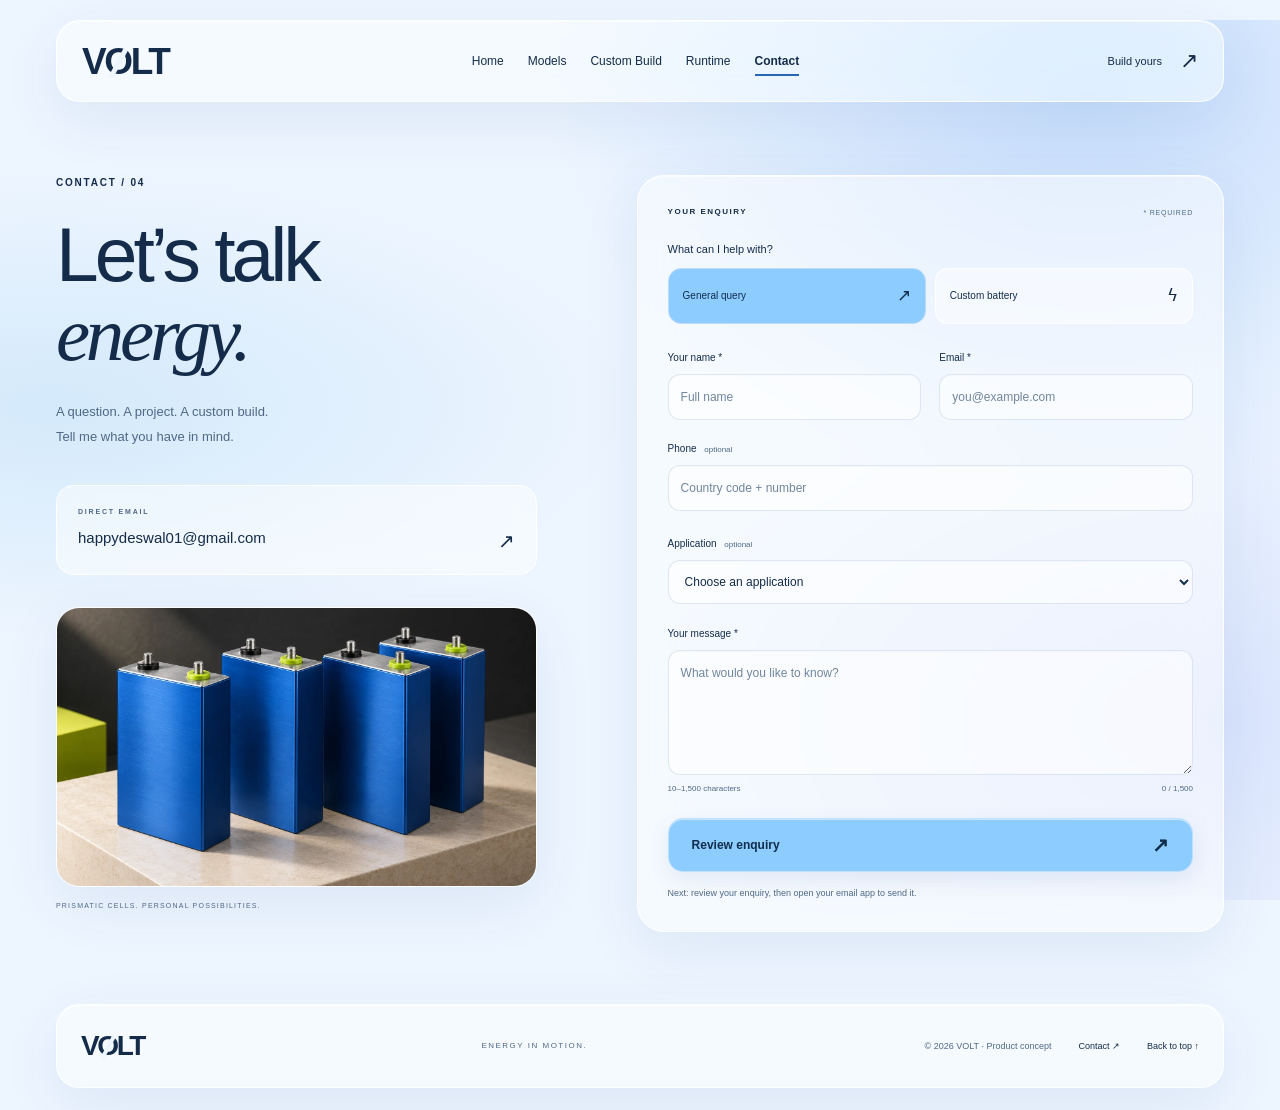
==== contact.html @ 400a365e "Add complete battery website and project documentation" ====
<!doctype html>
<html lang="en" data-theme="light"><head><meta charset="utf-8"><meta name="viewport" content="width=device-width, initial-scale=1"><meta name="theme-color" content="#edf5ff"><meta name="description" content="Get in touch about lithium batteries or enquire about a custom prismatic battery build."><title>Contact — VOLT</title>
<link rel="stylesheet" href="styles.css"><link rel="stylesheet" href="theme.css"><script src="app.js" defer></script></head>
<body data-page="contact"><a class="skip-link" href="#main">Skip to content</a>
<header class="header wrap"><a class="wordmark" href="index.html" aria-label="VOLT home">V<span class="logo-o">O</span>LT</a><nav aria-label="Main navigation"><a href="index.html">Home</a><a href="models.html">Models</a><a href="custom.html">Custom Build</a><a href="runtime.html">Runtime</a><a href="contact.html" aria-current="page">Contact</a></nav><div class="header-actions"><a class="nav-cta" href="custom.html">Build yours <span aria-hidden="true">↗</span></a></div></header>
<main id="main"><section class="contact-layout wrap section" aria-labelledby="contact-title"><div class="contact-intro"><p class="eyebrow">CONTACT / 04</p><h1 id="contact-title">Let’s talk<br><span class="serif">energy.</span></h1><p>A question. A project. A custom build.<br>Tell me what you have in mind.</p><a class="contact-email" href="mailto:happydeswal01@gmail.com"><span class="eyebrow">DIRECT EMAIL</span><span>happydeswal01@gmail.com <span aria-hidden="true">↗</span></span></a><figure class="contact-photo"><img src="assets/prismatic-cells.webp" width="1536" height="1024" alt="Blue rectangular prismatic lithium cells on a studio display" loading="lazy"><figcaption>PRISMATIC CELLS. PERSONAL POSSIBILITIES.</figcaption></figure></div><div class="contact-panel"><form id="enquiry-form"><div class="contact-panel-heading"><span class="eyebrow">YOUR ENQUIRY</span><span>* REQUIRED</span></div><fieldset class="enquiry-topics"><legend>What can I help with?</legend><label><input type="radio" name="enquiry-type" value="general" checked><span>General query <span aria-hidden="true">↗</span></span></label><label><input type="radio" name="enquiry-type" value="custom"><span>Custom battery <span aria-hidden="true">ϟ</span></span></label></fieldset><div class="contact-fields"><div class="contact-field"><label for="enquiry-name">Your name *</label><input id="enquiry-name" name="name" type="text" placeholder="Full name" maxlength="100" required autocomplete="name"></div><div class="contact-field"><label for="enquiry-email">Email *</label><input id="enquiry-email" name="email" type="email" placeholder="you@example.com" maxlength="254" required autocomplete="email"></div><div class="contact-field full-field"><label for="enquiry-phone">Phone <span>optional</span></label><input id="enquiry-phone" name="phone" type="tel" placeholder="Country code + number" maxlength="30" autocomplete="tel"></div></div><fieldset class="enquiry-build" id="enquiry-build" hidden disabled><legend>YOUR PRISMATIC BUILD</legend><div class="build-request-fields"><div class="contact-field"><label for="enquiry-voltage">Voltage (V) *</label><input id="enquiry-voltage" name="voltage" type="number" min="3" max="96" step="0.1" value="12" required inputmode="decimal"><small>3–96V</small></div><div class="contact-field"><label for="enquiry-capacity">Capacity (Ah) *</label><input id="enquiry-capacity" name="capacity" type="number" min="1" max="1000" step="1" value="100" required inputmode="numeric"><small>1–1,000Ah</small></div><div class="contact-field"><label for="enquiry-quantity">Quantity *</label><input id="enquiry-quantity" name="quantity" type="number" min="1" max="1000" step="1" value="1" required inputmode="numeric"><small>Battery packs</small></div></div><div class="enquiry-energy" aria-live="polite"><span>NOMINAL ENERGY / PACK</span><strong id="enquiry-energy">1.2kWh</strong></div><p class="fine-print">Planning requirements only. Final design is subject to review.</p></fieldset><div class="contact-field"><label for="enquiry-use">Application <span>optional</span></label><select id="enquiry-use" name="application"><option value="">Choose an application</option><option>Solar storage</option><option>Backup power</option><option>Portable power</option><option>Other</option></select></div><div class="contact-field message-field"><label for="enquiry-message">Your message *</label><textarea id="enquiry-message" name="message" rows="5" maxlength="1500" minlength="10" required placeholder="Tell me about your question or battery requirements…" aria-describedby="message-hint"></textarea><div class="message-meta"><small id="message-hint">10–1,500 characters</small><small id="message-count">0 / 1,500</small></div></div><button class="button primary contact-submit" type="submit" disabled>Review enquiry <span aria-hidden="true">↗</span></button><p class="contact-delivery-note">Next: review your enquiry, then open your email app to send it.</p><noscript><p class="fine-print">Enable JavaScript to prepare the enquiry, or email happydeswal01@gmail.com directly.</p></noscript></form><section class="enquiry-review" id="enquiry-review" hidden aria-labelledby="review-title"><p class="eyebrow">READY TO SEND</p><h2 id="review-title" tabindex="-1">Your enquiry. <span class="serif">All together.</span></h2><p>To <strong>happydeswal01@gmail.com</strong></p><label for="enquiry-preview" class="sr-only">Prepared enquiry</label><textarea id="enquiry-preview" rows="12" readonly></textarea><a class="button primary" id="send-enquiry" href="mailto:happydeswal01@gmail.com">Open email draft <span aria-hidden="true">↗</span></a><div class="enquiry-fallbacks"><button type="button" id="copy-enquiry">Copy enquiry</button><button type="button" id="download-enquiry">Download enquiry ↓</button><button type="button" id="edit-enquiry">Edit details ↶</button></div><p class="contact-delivery-note">Your email app opens a draft. Press Send there to deliver it. If no app opens, copy this enquiry into your email service.</p><p id="enquiry-copy-status" role="status"></p></section></div></section></main>  <footer class="footer wrap"><a class="wordmark" href="index.html" aria-label="VOLT home">V<span class="logo-o">O</span>LT</a><span>ENERGY IN MOTION.</span><div><span>© <span id="year">2026</span> VOLT · Product concept</span><a href="contact.html">Contact ↗</a><a href="#main">Back to top ↑</a></div></footer><div class="toast" id="toast" role="status"></div></body></html>
---- styles.css ----
:root{--paper:#edf1f5;--ink:#1e2023;--muted:#6a6f75;--line:#d0d6dc;--lime:#4d98f1;--ease:cubic-bezier(.2,.75,.25,1)}
*{box-sizing:border-box}html{scroll-behavior:smooth;scroll-padding-top:30px}body{margin:0;background:var(--paper);color:var(--ink);font-family:Arial,Helvetica,sans-serif;-webkit-font-smoothing:antialiased}button,a,input{-webkit-tap-highlight-color:transparent}button,input{font:inherit}button,a{touch-action:manipulation}button{color:inherit}a{color:inherit;text-decoration:none}button{cursor:pointer}button:focus-visible,a:focus-visible,input:focus-visible,[tabindex]:focus-visible{outline:3px solid #235085;outline-offset:5px}button{border:0}button:disabled{cursor:default}.wrap{max-width:1440px;width:calc(100% - 112px);margin-inline:auto}.header{height:112px;display:flex;align-items:center;justify-content:space-between;border-bottom:1px solid var(--line)}.wordmark{font-size:37px;font-weight:900;letter-spacing:-2.4px;display:inline-flex;align-items:baseline;line-height:1}.logo-o{display:inline-block;position:relative}.logo-o:after{content:'';width:5px;height:32px;background:var(--paper);position:absolute;top:4px;left:12px;transform:rotate(28deg)}.registered{font-size:13px;letter-spacing:0;align-self:flex-start;margin:0 0 0 4px}.header nav{display:flex;gap:36px;font-size:13px}.header nav a{padding:10px 0;position:relative}.header nav a:after{content:'';position:absolute;left:0;bottom:2px;width:0;height:2px;background:var(--ink);transition:width .2s}.header nav a:hover:after{width:100%}.nav-cta{font-size:12px;display:flex;align-items:center;gap:28px;padding:12px 0 12px 20px}.nav-cta span{font-size:22px}.hero{display:grid;grid-template-columns:1fr 1.08fr;min-height:650px;position:relative}.hero-copy{padding:76px 0 45px;z-index:2;position:relative}.eyebrow{font-family:Arial,Helvetica,sans-serif;font-size:10px;font-weight:600;letter-spacing:1.9px;display:flex;align-items:center;gap:9px;margin:0 0 28px;line-height:1.5}.status-dot{display:inline-block;width:6px;height:6px;border-radius:50%;background:#316198;flex-shrink:0}.hero h1{font-size:clamp(48px,5.1vw,77px);font-weight:500;letter-spacing:-4px;line-height:1.06;margin:0 0 23px;white-space:nowrap}.serif{font-family:Georgia,'Times New Roman',serif;font-weight:400;font-style:italic;letter-spacing:-.055em}.title-spark{font-family:Arial,sans-serif;font-size:56px;color:#4273af;display:inline-block;vertical-align:top;line-height:1;margin:8px 0 0 13px}.hero-description{font-size:14px;line-height:1.8;color:#6a6f75;margin:0 0 28px}.button{padding:18px 22px;font-size:12px;font-weight:600;display:inline-flex;align-items:center;justify-content:center;gap:35px;transition:background .2s,transform .2s}.button:hover{transform:translateY(-3px)}.primary{background:var(--ink);color:var(--paper)}.primary:hover{background:#343c44}.button>span:last-child{font-size:20px;line-height:.8}.hero-model-selector{display:flex;gap:4px;margin-top:53px;width:max-content;padding:4px;border:1px solid var(--line);border-radius:4px}.model-tab{background:transparent;border-radius:2px;font-size:14px;padding:11px 18px;font-weight:600}.model-tab span{font-size:10px;font-weight:400;margin-left:5px;color:var(--muted)}.model-tab.active{background:var(--lime)}.model-tab.active span{color:#233750}.hero-caption{font-size:8px;letter-spacing:1.5px;color:var(--muted);display:flex;align-items:center;gap:10px;margin-top:22px}.mini-line{width:24px;height:1px;background:#919caa}.product-stage{position:relative;min-width:0;overflow:hidden;margin:24px -14px 20px -20px;isolation:isolate;background:radial-gradient(ellipse at 50% 53%,#d6dfe9aa,transparent 67%)}.stage-top,.stage-bottom{display:flex;justify-content:space-between;align-items:center;position:absolute;left:30px;right:20px;z-index:3;font-size:8px;letter-spacing:1.4px;color:#687079}.stage-top{top:16px}.stage-top>span:first-child{display:flex;align-items:center;gap:7px}.stage-index{font-variant-numeric:tabular-nums}.stage-bottom{bottom:16px}.stage-grid{position:absolute;inset:60px 0 40px;background-image:linear-gradient(#b8c4d12a 1px,transparent 1px),linear-gradient(90deg,#b8c4d12a 1px,transparent 1px);background-size:40px 40px;mask-image:radial-gradient(ellipse,black,transparent 68%);z-index:-2}.stage-watermark{position:absolute;left:0;right:0;top:170px;text-align:center;font-size:145px;font-weight:900;letter-spacing:-10px;color:#d6dde6;z-index:-2}.orbit{position:absolute;width:470px;height:150px;left:50%;top:47%;border:1px solid #b9c4d1;border-radius:50%;transform:translate(-50%,-50%) rotate(-22deg);z-index:-1}.orbit-two{transform:translate(-50%,-50%) rotate(-62deg);width:450px;height:200px;opacity:.45}.energy-callout{position:absolute;right:6px;bottom:119px;display:flex;align-items:center;gap:10px;z-index:3}.callout-line{width:45px;border-top:1px solid #7b8b9e;position:relative}.callout-line:before{content:'';position:absolute;left:0;top:-3px;width:5px;height:5px;border-radius:50%;background:#7b8b9e}.energy-callout strong{display:block;font-size:28px;letter-spacing:-1px;font-weight:500}.energy-callout div>span{font-size:7px;letter-spacing:1px;display:block;margin-top:4px}.scene{position:absolute;inset:0;perspective:1100px;cursor:grab;touch-action:pan-y;user-select:none}.scene.dragging{cursor:grabbing}.battery{--w:270px;--h:300px;--d:150px;position:absolute;width:var(--w);height:var(--h);left:50%;top:48%;margin-left:-135px;margin-top:-150px;transform-style:preserve-3d;transform:rotateX(-17deg) rotateY(-28deg) rotateZ(-5deg);will-change:transform}.face{position:absolute;backface-visibility:hidden}.battery-front{width:var(--w);height:var(--h);transform:translateZ(75px);background:linear-gradient(110deg,#3c3f41,#25282b 50%,#303437);border:1px solid #40454b;border-radius:9px;box-shadow:inset 2px 1px 3px #ffffff20,inset -3px 0 4px #0008}.battery-back{width:var(--w);height:var(--h);transform:rotateY(180deg) translateZ(75px);background:linear-gradient(110deg,#35393c,#202326);border-radius:7px;border:1px solid #444a50}.battery-right,.battery-left{width:var(--d);height:var(--h);left:60px;background:linear-gradient(90deg,#232629,#32373c);border:1px solid #3d4650;border-radius:7px}.battery-right{transform:rotateY(90deg) translateZ(135px)}.battery-left{transform:rotateY(-90deg) translateZ(135px)}.battery-top,.battery-bottom{width:var(--w);height:var(--d);top:75px;border-radius:8px;background:linear-gradient(120deg,#484f57,#2d3238);border:1px solid #535f6d}.battery-top{transform:rotateX(90deg) translateZ(150px)}.battery-bottom{transform:rotateX(-90deg) translateZ(150px);background:#222529}.case-seam{height:21px;border-bottom:3px solid #181b1f;box-shadow:0 1px #495460;border-radius:7px 7px 0 0;background:linear-gradient(#3d4650,#30363c)}.front-top{display:flex;justify-content:space-between;align-items:center;margin:15px 21px 12px;color:#dde5ee;font-weight:900;letter-spacing:-1px;font-size:22px}.front-top sup{font-size:7px;vertical-align:top;line-height:2;letter-spacing:0}.front-arrow{font-size:23px;color:#9eb2c9;font-weight:400}.battery-label{background:var(--lime);margin:0 20px;padding:12px 15px 10px;box-shadow:0 1px 3px #0004;position:relative;overflow:hidden}.battery-label:after{content:'';position:absolute;width:160px;height:160px;border:1px solid #2e5d9544;border-radius:50%;right:-90px;top:-15px;box-shadow:0 0 0 14px #386ba814,0 0 0 29px #386ba814}.label-eyebrow{font-size:8px;font-weight:bold;letter-spacing:1.6px}.battery-label>strong{display:block;font-size:70px;line-height:1.08;font-weight:600;letter-spacing:-5px}.battery-label>strong small{font-size:35px;margin-left:5px;letter-spacing:0;font-weight:400}.label-bottom{display:flex;align-items:center;justify-content:space-between;border-top:1px solid #366cad;padding-top:6px;margin-top:1px;font-size:21px;font-weight:600;letter-spacing:-.8px}.label-bottom .ah{font-size:12px;margin-left:3px;font-weight:400;letter-spacing:0}.label-bolt{font-size:28px;line-height:1}.front-bottom{display:flex;justify-content:space-between;margin:16px 21px 0;color:#a2abb6;font-size:6px;letter-spacing:1px}.battery-code{font-size:6px}.case-foot{position:absolute;width:36px;height:9px;background:#171a1c;bottom:-5px;border-radius:0 0 3px 3px}.case-foot.left{left:18px}.case-foot.right{right:18px}.lid-inset{position:absolute;inset:12px;border:2px solid #20262c;box-shadow:inset 1px 1px 2px #7b8ea344;border-radius:5px}.handle{position:absolute;left:70px;top:40px;width:130px;height:45px;border:10px solid #1b1f24;border-bottom:12px solid #20262d;border-radius:13px;box-shadow:1px 3px 4px #0008,inset 1px 2px #6e7e90;transform:translateZ(10px)}.terminal{position:absolute;width:32px;height:32px;top:25px;border:6px solid #818a95;border-radius:50%;background:#c7ccd1;box-shadow:2px 3px 0 #171b20,3px 5px 4px #0008;transform:translateZ(9px);color:white;display:grid;place-items:center}.terminal span{display:block;position:absolute;top:34px;font-size:13px;font-weight:bold}.negative{left:24px;border-color:#61676d}.positive{right:24px;border-color:#c54f3a}.positive span{color:#efad98}.top-label{position:absolute;bottom:16px;left:110px;font-size:7px;color:#98a4b1}.vent-lines{position:absolute;left:22px;right:22px;top:36px;height:115px;background:repeating-linear-gradient(0deg,#181d22 0 3px,#3a4450 3px 5px,transparent 5px 11px);border-radius:3px;opacity:.8}.battery-right>span{position:absolute;top:181px;left:33px;color:#707c8a;font-size:18px;font-weight:bold;letter-spacing:-1px}.side-sticker{position:absolute;bottom:28px;left:24px;background:#879eb9;padding:10px 17px;font-size:16px;line-height:1.1}.side-sticker small{font-size:6px;letter-spacing:1.2px}.battery-shadow{position:absolute;left:50%;top:76%;width:280px;height:50px;background:#19253347;border-radius:50%;filter:blur(19px);transform:translateX(-50%) rotate(-10deg);z-index:-1}.drag-hint{display:flex;align-items:center;gap:9px}.drag-hint>span{font-size:19px;line-height:1}.view-controls{display:flex;gap:7px}.view-controls button{width:31px;height:31px;border:1px solid #c4cdd7;background:#edf1f5aa;border-radius:50%;display:grid;place-items:center;font-size:16px}.view-controls button:hover{background:var(--lime)}.view-controls button[aria-pressed="true"]{background:#cbd9ea}.spec-strip{display:grid;grid-template-columns:1fr 1fr 1.1fr 1.15fr;border-block:1px solid var(--line);padding:31px 0}.spec-strip>div{display:flex;align-items:center;gap:18px;padding-left:30px;border-right:1px solid var(--line)}.spec-strip>div:first-child{padding-left:0}.spec-strip p{margin:0}.spec-strip small{font-size:8px;letter-spacing:1.5px;display:block;color:var(--muted);margin-bottom:9px}.spec-strip strong{font-size:32px;letter-spacing:-1px;font-weight:500}.spec-strip em{font-size:17px;font-style:normal;font-weight:400;margin-left:4px;color:#6b737d}.spec-icon{font-size:36px;color:#697787;font-weight:400;width:28px;text-align:center}.capacity-icon{font-size:26px}.download-link{display:flex;align-items:center;justify-content:space-between;gap:15px;padding-left:30px;font-size:12px}.download-link small{font-size:7px;letter-spacing:1px;margin:8px 0 0}.circle-arrow{display:grid;place-items:center;width:33px;height:33px;border:1px solid var(--line);border-radius:50%;flex-shrink:0;font-size:18px;transition:background .2s}.download-link:hover .circle-arrow{background:var(--lime)}.section{padding-top:83px;padding-bottom:72px}.section-heading{display:flex;align-items:flex-end;justify-content:space-between;margin-bottom:32px;gap:20px}.section-heading .eyebrow{margin-bottom:16px}h2{font-size:44px;line-height:1.1;letter-spacing:-2px;font-weight:400;margin:0}.section-heading>p{font-size:12px;color:var(--muted);line-height:1.7;margin:0 0 3px}.model-cards{display:grid;grid-template-columns:1fr 1fr;gap:22px}.model-card{text-align:left;display:block;background:#e0e6ec;padding:25px 27px 0;border:1px solid transparent;transition:background .25s,border-color .25s}.model-card:hover{background:#d6dee8}.model-card.selected{border-color:#7492b5;background:#dbe3ed}.card-top{display:flex;align-items:center;justify-content:space-between}.card-tag{font-size:8px;letter-spacing:1.7px}.selection-indicator{font-size:22px}.card-body{display:flex;justify-content:space-between;align-items:center;min-height:170px;overflow:hidden}.card-number{font-size:102px;letter-spacing:-7px;font-weight:400}.card-number>span{font-size:43px;letter-spacing:-1px;margin-left:6px}.mini-battery{width:108px;height:104px;background:linear-gradient(100deg,#363f48,#21262c);display:block;position:relative;margin-right:35px;transform:perspective(550px) rotateY(-25deg) rotateX(-8deg) rotateZ(-7deg);box-shadow:15px 13px 20px #25313e1f;border:1px solid #404b58;border-radius:3px}.mini-battery:after{content:'';position:absolute;right:-25px;top:0;width:25px;height:100%;background:linear-gradient(90deg,#1e2730,#394450);transform-origin:left;transform:skewY(-25deg);border:1px solid #394552;border-radius:0 4px 4px 0}.mini-top{position:absolute;top:-21px;left:0;width:108px;height:21px;background:#43505e;transform-origin:bottom;transform:skewX(-49deg);border:1px solid #4b5866}.mini-top:before,.mini-top:after{content:'';width:10px;height:8px;position:absolute;top:2px;background:#acb4bd;border-radius:2px}.mini-top:before{left:10px}.mini-top:after{right:9px;background:#b96146}.mini-label{background:var(--lime);position:absolute;inset:19px 11px 17px;font-size:14px;letter-spacing:-1px;padding:8px;font-weight:900}.mini-label small{display:block;font-weight:400;font-size:25px;margin-top:2px;letter-spacing:-2px}.card-bottom{border-top:1px solid #bdc7d3;padding:18px 0;display:flex;align-items:center;gap:28px;font-size:20px}.card-bottom small{font-size:10px;margin-left:4px;color:#586472}.model-card-action{margin-left:auto;font-size:10px;display:flex;align-items:center;gap:12px;color:#505e6d}.model-card.selected .model-card-action{color:#1e2d3e}.model-card.selected .model-card-action span{background:var(--ink);color:var(--paper);padding:4px;border-radius:50%;width:18px;height:18px;font-size:9px;display:grid;place-items:center}.fine-print{font-size:9px;color:#6c747e;margin:15px 0 0;line-height:1.6}.runtime-section{background:#1f2328;color:var(--paper);overflow:hidden}.runtime-layout{display:grid;grid-template-columns:1fr 1fr;gap:90px}.runtime-copy{position:relative}.runtime-copy .eyebrow{color:#a8b8ca;margin-bottom:27px}.runtime-copy h2{font-size:68px;letter-spacing:-3px;line-height:1.04}.runtime-copy h2 .serif{color:var(--lime)}.runtime-copy>p:not(.eyebrow){color:#9da6b1;font-size:12px;line-height:1.9;margin:23px 0 0}.runtime-art{height:150px;width:240px;position:relative;margin:35px 0 0 35px}.art-bolt{font-size:150px;line-height:1;color:var(--lime);position:absolute;left:72px;top:-10px;transform:rotate(12deg)}.art-orbit{position:absolute;width:230px;height:70px;left:0;top:45px;border:1px solid #445262;border-radius:50%;transform:rotate(-25deg)}.art-orbit:after{content:'';position:absolute;inset:-25px 35px;border:1px solid #36414e;border-radius:50%;transform:rotate(-40deg)}.art-dot{position:absolute;left:5px;top:113px;width:8px;height:8px;background:var(--lime);border-radius:50%}.calculator{border:1px solid #3e4752;padding:26px 28px;align-self:center;background:#252b31}.calculator-header{display:flex;justify-content:space-between;align-items:center;margin-bottom:24px}.calculator-header .eyebrow{font-size:8px;letter-spacing:1.6px;margin:0}.calculator-live{font-size:8px;letter-spacing:1px;display:flex;align-items:center;gap:5px;color:#a7b5c6}.calculator-live .status-dot{background:var(--lime);width:5px;height:5px}.calculator-model{padding:3px;background:#1b2026;display:flex;margin-bottom:30px}.calculator-model button{flex:1;font-size:10px;background:transparent;color:#9aa6b3;padding:11px 7px}.calculator-model button.active{background:var(--lime);color:#1b2632}.load-label{display:flex;justify-content:space-between;align-items:center;font-size:11px;margin-bottom:13px}.load-label>div{display:flex;align-items:center;gap:6px;font-size:18px}.load-label input{font-size:24px;letter-spacing:-1px;width:86px;text-align:right;background:transparent;border:0;border-bottom:1px solid #4a5663;color:var(--paper);padding:3px 2px;-moz-appearance:textfield}.load-label input::-webkit-inner-spin-button,.usable-row input::-webkit-inner-spin-button{-webkit-appearance:none}.load-label>div>span{color:#8e9eb1;font-size:14px}input[type=range]{width:100%;height:4px;appearance:none;background:linear-gradient(to right,var(--lime) var(--range,4.52%),#424d5a var(--range,4.52%));cursor:pointer;margin:8px 0 0;display:block}input[type=range]::-webkit-slider-thumb{appearance:none;border:3px solid #242b32;width:14px;height:14px;border-radius:50%;background:var(--lime);outline:1px solid var(--lime)}input[type=range]::-moz-range-thumb{border:3px solid #242b32;width:9px;height:9px;border-radius:50%;background:var(--lime);outline:1px solid var(--lime)}.range-labels{display:flex;justify-content:space-between;font-size:8px;color:#8a97a6;margin-top:13px}.load-presets{display:flex;gap:7px;margin-top:21px}.load-presets button{background:transparent;border:1px solid #3c4856;color:#d6dee7;flex:1;padding:10px 4px;font-size:9px;white-space:nowrap}.load-presets button span{color:#8f9dad;display:block;font-size:8px;margin-top:4px}.load-presets button:hover,.load-presets button.active{border-color:#6a9edc;background:#2a3541}.usable-row{display:flex;justify-content:space-between;align-items:center;font-size:9px;color:#a1afbe;margin-top:19px}.usable-row>div{display:flex;align-items:center;gap:4px}.usable-row input{border:0;border-bottom:1px solid #4a5663;background:transparent;color:var(--paper);width:39px;text-align:center;padding:4px;-moz-appearance:textfield}.runtime-result{border-top:1px solid #3c4856;margin-top:20px;padding:20px 0 13px;display:flex;align-items:center;justify-content:space-between;gap:14px}#runtime-value{font-size:68px;letter-spacing:-4px;font-weight:400;color:var(--lime);font-variant-numeric:tabular-nums}.runtime-unit{font-family:Georgia,serif;font-size:23px;font-style:italic;color:#c7d1dd;margin-left:9px}.result-label{font-size:7px;letter-spacing:1.4px;line-height:1.8;color:#9cafc5}.calculator-note{font-size:8px;line-height:1.6;color:#95a3b2;margin:0;max-width:370px}.input-error{font-size:10px;color:#ffcead;line-height:1.5;margin-bottom:0}.closing{padding-block:66px;position:relative;overflow:hidden}.closing>.eyebrow{margin-bottom:17px;font-size:8px}.closing>div{display:flex;justify-content:space-between;align-items:center;gap:25px;position:relative;z-index:1}.closing h2{font-size:45px}.closing .button{gap:6px;white-space:nowrap}.closing .button>span:last-child{margin-left:30px}.closing-spark{position:absolute;right:26%;top:11px;font-size:185px;line-height:1;color:#d8e0e9;transform:rotate(12deg)}.footer{border-top:1px solid var(--line);display:flex;align-items:center;justify-content:space-between;gap:24px;padding-block:30px}.footer>.wordmark{font-size:28px}.footer .logo-o:after{height:25px;left:9px;width:4px;top:3px}.footer>.wordmark .registered{font-size:10px}.footer>span{font-size:8px;letter-spacing:1.5px;color:var(--muted)}.footer>div{display:flex;align-items:center;gap:27px;font-size:9px;color:var(--muted)}.footer>div>a{color:var(--ink)}.toast{position:fixed;bottom:24px;left:50%;transform:translate(-50%,20px);background:var(--ink);color:var(--paper);font-size:12px;padding:15px 23px;z-index:10;opacity:0;pointer-events:none;transition:opacity .2s,transform .2s;max-width:90%;text-align:center;border:1px solid #4b5c70}.toast.visible{opacity:1;transform:translate(-50%,0)}.skip-link{position:fixed;top:10px;left:10px;padding:12px;background:var(--lime);z-index:20;transform:translateY(-150%)}.skip-link:focus{transform:none}
@media(min-width:1500px){.hero{min-height:730px}.hero-copy{padding-top:100px}.hero h1{font-size:82px}.battery{scale:1.13}.stage-watermark{top:200px;font-size:175px}.hero-model-selector{margin-top:65px}}
@media(max-width:1100px){.wrap{width:calc(100% - 64px)}.hero{grid-template-columns:1.05fr 1fr;min-height:610px}.hero-copy{padding-top:66px}.hero h1{font-size:55px;letter-spacing:-3px}.title-spark{font-size:39px;margin-left:8px}.battery{scale:.84}.stage-watermark{font-size:110px;top:180px}.orbit{width:350px}.orbit-two{width:330px}.energy-callout{right:0;bottom:100px}.energy-callout strong{font-size:23px}.energy-callout div>span{font-size:6px}.callout-line{width:25px}.stage-top,.stage-bottom{left:20px;right:5px;font-size:7px}.spec-strip>div{padding-left:18px;gap:12px}.spec-strip strong{font-size:28px}.spec-strip small{font-size:7px;letter-spacing:1px}.spec-icon{font-size:27px;width:20px}.download-link{padding-left:20px;font-size:10px}.download-link small{font-size:6px}.runtime-layout{gap:45px}.runtime-copy h2{font-size:60px}.card-number{font-size:85px}.mini-battery{margin-right:25px}.model-card{padding:22px 22px 0}.closing h2{font-size:39px}}
@media(max-width:800px){.wrap{width:calc(100% - 40px)}.header{height:84px}.wordmark{font-size:31px}.logo-o:after{height:26px;left:10px;top:3px}.header nav{gap:20px;font-size:11px}.nav-cta{font-size:10px;gap:13px;padding-left:10px}.hero{grid-template-columns:1fr 1fr;min-height:550px}.hero h1{font-size:43px;letter-spacing:-2.5px}.hero-copy{padding-top:55px}.hero .eyebrow{font-size:8px;letter-spacing:1.4px;margin-bottom:25px}.hero-description{font-size:12px}.hero .button{font-size:10px;padding:16px 17px;gap:24px}.title-spark{font-size:32px;margin-left:4px}.hero-model-selector{margin-top:39px}.model-tab{font-size:12px;padding:10px 13px}.model-tab span{font-size:9px}.hero-caption{font-size:6px;letter-spacing:1px}.battery{scale:.7}.stage-watermark{font-size:85px;letter-spacing:-6px;top:150px}.orbit{width:280px;height:110px}.orbit-two{width:290px;height:150px}.energy-callout{bottom:85px}.callout-line{width:18px}.stage-top{font-size:6px;letter-spacing:1px}.stage-bottom{font-size:6px;letter-spacing:.7px}.view-controls button{width:27px;height:27px}.spec-strip{grid-template-columns:1fr 1fr 1fr;padding:23px 0;row-gap:22px}.download-link{grid-column:1/-1;justify-content:center;gap:22px;padding-top:18px;padding-left:0;border-top:1px solid var(--line);font-size:11px}.download-link small{font-size:7px}.spec-strip>div:nth-child(3){border-right:0}.spec-strip strong{font-size:27px}.section{padding-block:60px}h2{font-size:34px}.section-heading>p{font-size:10px}.model-card{padding:19px 19px 0}.card-body{min-height:150px}.card-number{font-size:70px;letter-spacing:-4px}.card-number>span{font-size:31px}.mini-battery{scale:.8;transform-origin:right;margin-right:13px}.card-bottom{gap:18px;font-size:18px}.card-bottom small{font-size:9px}.model-card-action{font-size:9px;gap:5px}.runtime-layout{gap:30px}.runtime-copy h2{font-size:52px}.calculator{padding:23px 20px}.calculator-model button{font-size:9px}.runtime-copy>p:not(.eyebrow){font-size:11px}.runtime-art{scale:.8;transform-origin:left;margin-left:0}.load-presets{gap:5px}.load-presets button{font-size:8px}.runtime-result{gap:5px}#runtime-value{font-size:57px}.runtime-unit{font-size:20px;margin-left:5px}.result-label{font-size:6px;letter-spacing:1px}.closing h2{font-size:32px}.closing .button{font-size:10px;padding:16px}.footer>div{gap:15px;font-size:8px}.footer>span{font-size:7px}}
@media(max-width:600px){.wrap{width:calc(100% - 36px)}.header{height:75px}.wordmark{font-size:29px}.header nav{gap:16px;font-size:10px}.header nav a:first-child{display:none}.nav-cta{font-size:0;gap:0;padding-left:0}.nav-cta>span{font-size:23px;border:1px solid var(--line);border-radius:50%;width:34px;height:34px;display:grid;place-items:center}.hero{display:flex;flex-direction:column;min-height:0}.hero-copy{padding-top:40px;padding-bottom:0}.hero .eyebrow{margin-bottom:21px;font-size:8px}.hero h1{font-size:clamp(44px,10.3vw,61px);letter-spacing:-2.6px;line-height:1.04;white-space:normal}.title-spark{font-size:39px;margin:4px 0 0 10px}.hero-description{font-size:12px;margin:20px 0 22px;line-height:1.7}.hero .button{font-size:11px;padding:16px 19px;gap:28px}.hero-model-selector{position:absolute;right:0;bottom:0;margin:0}.model-tab{font-size:11px;padding:10px 12px}.model-tab span{display:none}.hero-caption{display:none}.product-stage{height:420px;margin:26px -7px 13px;min-height:420px}.battery{scale:.86;top:49%}.stage-watermark{font-size:125px;top:116px}.stage-top{top:4px;left:9px;right:9px;font-size:7px}.stage-bottom{bottom:4px;left:9px;right:9px;font-size:7px}.orbit{width:330px;height:120px}.orbit-two{width:350px;height:180px}.energy-callout{top:30px;bottom:auto;right:10px}.energy-callout strong{font-size:24px}.energy-callout div>span{font-size:6px}.callout-line{width:24px}.battery-shadow{top:83%;width:220px}.spec-strip{padding:23px 0 18px;row-gap:20px}.spec-strip>div{padding-left:12px;gap:7px}.spec-strip>div:first-child{padding-left:0}.spec-strip .spec-icon{font-size:22px;width:15px}.spec-strip small{font-size:5.8px;letter-spacing:.75px;margin-bottom:8px}.spec-strip strong{font-size:25px;letter-spacing:-.8px}.spec-strip em{font-size:12px;margin-left:2px}.download-link{font-size:10px;padding-top:17px}.download-link small{font-size:6px;margin-top:5px}.circle-arrow{width:29px;height:29px}.section{padding-block:48px}.section-heading{align-items:start;margin-bottom:24px;display:block}.section-heading .eyebrow{font-size:8px;margin-bottom:13px}.section-heading h2{font-size:35px;max-width:330px}.section-heading>p{margin-top:13px;font-size:11px}.section-heading>p br{display:none}.model-cards{grid-template-columns:1fr;gap:16px}.model-card{padding:21px 24px 0}.card-tag{font-size:8px}.card-body{min-height:165px}.card-number{font-size:97px;letter-spacing:-6px}.card-number>span{font-size:39px}.mini-battery{scale:1;margin-right:25px}.card-bottom{font-size:22px;gap:28px}.card-bottom small{font-size:10px}.model-card-action{font-size:10px;gap:10px}.fine-print{font-size:8px;max-width:280px}.runtime-layout{grid-template-columns:1fr;gap:26px;padding-block:46px}.runtime-copy h2{font-size:53px}.runtime-copy h2 br{display:none}.runtime-copy h2{max-width:300px}.runtime-copy .eyebrow{font-size:8px;margin-bottom:19px}.runtime-copy>p:not(.eyebrow){font-size:11px;line-height:1.8;margin-top:15px}.runtime-art{position:absolute;right:-40px;bottom:-8px;scale:.5;transform-origin:right bottom;margin:0;opacity:.5;pointer-events:none}.calculator{padding:24px;position:relative;z-index:1}.calculator-header{margin-bottom:21px}.calculator-model button{font-size:10px}.load-label{font-size:11px}.load-presets button{font-size:9px;padding:11px 4px}.load-presets button span{font-size:8px}#runtime-value{font-size:72px}.runtime-unit{font-size:24px;margin-left:10px}.result-label{font-size:7px;letter-spacing:1.2px}.calculator-note{font-size:8px}.closing{padding-block:45px}.closing>.eyebrow{font-size:7px}.closing>div{display:block}.closing h2{font-size:38px;max-width:320px}.closing .button{margin-top:24px;font-size:11px;padding:16px 20px}.closing-spark{right:-25px;top:48px;font-size:170px;opacity:.7}.footer{flex-wrap:wrap;padding-block:24px;gap:20px}.footer>.wordmark{font-size:27px}.footer>span{font-size:7px;margin-left:auto}.footer>div{width:100%;justify-content:space-between;font-size:8px}.footer>div>a{font-size:9px}}
@media(prefers-reduced-motion:reduce){html{scroll-behavior:auto}*,*:before,*:after{transition:none!important;animation:none!important}.battery{will-change:auto}}

/* Shared pages and theme */
.header-actions{display:flex;align-items:center;gap:20px}.theme-toggle{width:36px;height:36px;display:grid;place-items:center;border:1px solid var(--line);border-radius:50%;background:transparent;flex-shrink:0;transition:background .2s}.theme-toggle:hover{background:var(--lime);color:#1e2023}.sun-icon{display:none}[data-theme=dark] .sun-icon{display:block}[data-theme=dark] .moon-icon{display:none}.header nav a[aria-current=page]:after{width:100%;background:#3769a5}.header nav a[aria-current=page]{font-weight:600}.page-intro{padding-block:65px 42px;border-bottom:1px solid var(--line)}.page-intro .eyebrow{margin-bottom:20px}.page-intro h1{font-size:clamp(48px,6vw,82px);font-weight:400;letter-spacing:-4px;line-height:1.03;margin:0}.page-intro>p:last-child{color:var(--muted);font-size:13px;line-height:1.8;margin:24px 0 0}.page-intro+.lineup{padding-top:43px}.page-intro+.lineup .section-heading{display:none}.hero-copy h2{font-size:clamp(44px,4.6vw,67px);font-weight:400;line-height:1.07;letter-spacing:-3px;margin:0 0 24px}.custom-teaser{display:grid;grid-template-columns:1fr 1fr;gap:60px;align-items:center}.custom-teaser h2{font-size:49px}.custom-teaser p:not(.eyebrow){font-size:12px;color:var(--muted);line-height:1.8;margin:22px 0 25px}.custom-teaser .eyebrow{margin-bottom:20px}.custom-teaser-visual{height:285px;background:#dae2ec;display:grid;place-items:center;position:relative;overflow:hidden;border:1px solid #c3d0df}.teaser-grid{position:absolute;inset:0;background-image:linear-gradient(#a5b4c65a 1px,transparent 1px),linear-gradient(90deg,#a5b4c65a 1px,transparent 1px);background-size:32px 32px;mask-image:radial-gradient(ellipse,black,transparent 75%)}.teaser-formula{text-align:center;position:relative;transform:rotate(-7deg);transition:transform .4s var(--ease)}.custom-teaser-visual:hover .teaser-formula{transform:rotate(0) scale(1.04)}.teaser-formula strong{font-size:77px;letter-spacing:-5px;font-weight:500;display:block}.teaser-formula strong>span{font-family:Georgia,serif;font-style:italic;color:#3a6496;font-weight:400;margin:0 6px}.teaser-formula small{font-size:8px;letter-spacing:2px;display:block;margin-top:15px}.teaser-arrow{position:absolute;right:20px;top:15px;font-size:26px}.image-section{border-top:1px solid var(--line);padding-top:55px}.text-link{font-size:11px;border-bottom:1px solid var(--line);padding-bottom:7px;display:inline-block;line-height:1.5}.text-link:hover{border-color:var(--ink)}.image-grid{display:grid;grid-template-columns:1.25fr 1fr;gap:24px}.image-grid figure{margin:0;min-width:0}.image-grid img{display:block;width:100%;height:310px;object-fit:cover;background:#202830}.image-grid figure:first-child img{object-position:center}.image-grid figcaption{display:flex;justify-content:space-between;gap:10px;margin-top:17px;font-size:10px;line-height:1.6}.image-grid figcaption>span:first-child{font-size:7px;letter-spacing:1.4px;color:var(--muted)}.builder-layout{display:grid;grid-template-columns:.86fr 1.14fr;gap:48px;padding-block:46px 58px;border-bottom:1px solid var(--line)}.builder-panel{padding:28px;border:1px solid var(--line);background:#e5eaf0;align-self:start}.builder-panel-heading{display:flex;justify-content:space-between;gap:10px;align-items:center;margin-bottom:23px}.builder-panel-heading .eyebrow{font-size:8px;letter-spacing:1.3px;margin:0}.builder-step{font-size:8px;color:var(--muted);letter-spacing:2px}.builder-presets{display:flex;gap:6px;flex-wrap:wrap;margin-bottom:30px}.builder-presets button{padding:10px 12px;background:transparent;border:1px solid var(--line);font-size:9px}.builder-presets button.active{background:var(--lime);border-color:var(--lime);color:#1d2732}.builder-presets button:hover{border-color:#4b7ab2}.builder-field{position:relative;display:grid;grid-template-columns:1fr 1.1fr;gap:10px;align-items:center;margin-top:21px;padding-bottom:20px;border-bottom:1px solid var(--line)}.builder-field label{font-size:13px;display:flex;align-items:center;gap:11px}.builder-field label>span{color:var(--muted);font-size:8px;letter-spacing:1px}.unit-input{display:flex;align-items:center;gap:10px;min-width:0}.unit-input input{font-size:34px;width:100%;min-width:0;text-align:right;color:var(--ink);border:0;border-bottom:1px solid #97a5b6;background:transparent;padding:4px;letter-spacing:-1.5px;appearance:textfield}.unit-input input::-webkit-inner-spin-button{appearance:none}.unit-input>span{font-size:16px;color:var(--muted);min-width:23px}.field-hint{grid-column:2;font-size:8px;color:var(--muted);text-align:right;padding-right:33px;line-height:1.4}.builder-total{margin-top:25px;padding:23px;background:var(--lime);color:#16212e;position:relative;overflow:hidden}.builder-total:after{content:'ϟ';position:absolute;right:17px;bottom:-16px;font-size:120px;color:#204f8629;pointer-events:none}.builder-total>span:first-child{font-size:8px;letter-spacing:1.4px;display:block}.builder-total strong{font-size:55px;font-weight:400;letter-spacing:-3px;display:block;margin-top:10px;font-variant-numeric:tabular-nums}.builder-total strong small{font-size:19px;letter-spacing:-.5px;margin-left:9px}.energy-formula{font-size:9px;display:block;margin-top:7px}.builder-actions{display:flex;gap:10px;margin-top:23px}.builder-actions .button{flex:1;gap:20px;padding:16px 10px;font-size:10px}.secondary{border:1px solid var(--line);background:transparent;color:var(--ink)}.secondary:hover{background:#ccd7e3}.builder-actions .button:disabled{opacity:.4;transform:none}.builder-runtime-link{display:flex;justify-content:space-between;gap:10px;font-size:10px;margin-top:20px;padding-block:9px;border-bottom:1px solid var(--line)}.builder-runtime-link[aria-disabled=true]{opacity:.4;cursor:default}.builder-panel>.fine-print{font-size:8px;margin-top:16px;line-height:1.7}.builder-error{font-size:10px;color:#a43a24;line-height:1.5}.builder-preview{position:relative;min-width:0;display:flex;flex-direction:column}.builder-preview .product-stage{min-height:520px;margin:0;flex:1}.builder-preview .stage-top,.builder-preview .stage-bottom{left:15px;right:15px}.builder-preview .energy-callout{right:5px;bottom:105px}.builder-preview .stage-watermark{top:180px;font-size:130px}.builder-preview-caption{font-size:7px;letter-spacing:1.2px;color:var(--muted);display:flex;align-items:center;gap:7px;padding:20px 15px;border-top:1px solid var(--line)}.builder-preview-caption>span:last-child{margin-left:auto;font-size:6px}.decimal-voltage .battery-label>strong{font-size:49px;letter-spacing:-3px;line-height:1.54}.custom-story{display:grid;grid-template-columns:1.1fr 1fr;gap:65px;align-items:center}.custom-story img{width:100%;height:350px;object-fit:cover;display:block;background:#1f252b}.custom-story .eyebrow{font-size:8px;margin-bottom:21px}.custom-story h2{font-size:45px}.custom-story p:not(.eyebrow):not(.fine-print){font-size:12px;color:var(--muted);line-height:1.8;margin:22px 0}.custom-story .fine-print{font-size:8px;margin-top:25px;max-width:280px}.runtime-custom-label{background:#2b3948;border:1px solid #445f7d;padding:12px;color:#4d98f1;font-size:9px;line-height:1.7;margin:-10px 0 22px}.runtime-custom-label[hidden]{display:none}.builder-panel [aria-invalid=true]{border-color:#b94a30}.runtime-result #runtime-value{font-size:clamp(42px,4.7vw,68px)}
[data-theme=dark]{--paper:#15191c;--ink:#e5ebf2;--muted:#9ea9b6;--line:#333b43;color-scheme:dark}
[data-theme=dark] .hero-description,[data-theme=dark] .hero-caption,[data-theme=dark] .section-heading>p,[data-theme=dark] .fine-print,[data-theme=dark] .spec-strip em,[data-theme=dark] .card-bottom small,[data-theme=dark] .model-card-action{color:var(--muted)}
[data-theme=dark] .primary{background:var(--lime);color:#1a2129}[data-theme=dark] .primary:hover{background:#80b5f5}[data-theme=dark] .product-stage{background:radial-gradient(ellipse at 50% 53%,#29384966,transparent 67%)}[data-theme=dark] .stage-watermark{color:#242c35}[data-theme=dark] .orbit{border-color:#374656}[data-theme=dark] .stage-top,[data-theme=dark] .stage-bottom,[data-theme=dark] .energy-callout{color:#9fb0c3}[data-theme=dark] .view-controls button{background:#1f2730;border-color:#3a4a5b;color:#c4d2e2}[data-theme=dark] .view-controls button[aria-pressed=true]{background:#2d3d4f}[data-theme=dark] .view-controls button:hover{background:var(--lime);color:#1a2129}[data-theme=dark] .stage-grid{opacity:.4}[data-theme=dark] .battery-shadow{background:#0008}[data-theme=dark] .battery{color:#1e2023}[data-theme=dark] .model-tab.active{color:#1b2632}[data-theme=dark] .model-tab.active span{color:#233750}[data-theme=dark] .model-card{background:#21282f}[data-theme=dark] .model-card:hover{background:#25303b}[data-theme=dark] .model-card.selected{background:#252f3a;border-color:#5f7b9c}[data-theme=dark] .model-card.selected .model-card-action{color:#c7d6e8}[data-theme=dark] .model-card.selected .model-card-action span{background:var(--lime);color:#18222e}[data-theme=dark] .card-bottom{border-color:#3b4857}[data-theme=dark] .mini-battery{color:#1e2023}[data-theme=dark] .closing-spark{color:#232d38}[data-theme=dark] .custom-teaser-visual{background:#1f2832;border-color:#303f50}[data-theme=dark] .teaser-formula strong>span{color:var(--lime)}[data-theme=dark] .teaser-grid{opacity:.4}[data-theme=dark] .builder-panel{background:#1c2229}[data-theme=dark] .secondary:hover{background:#293543}[data-theme=dark] .builder-error{color:#f2b59c}[data-theme=dark] .download-link:hover .circle-arrow{color:#1e2023}[data-theme=dark] .toast{background:#4d98f1;color:#1a2129}
@media(max-width:1100px){.header-actions{gap:10px}.header nav{gap:24px}.builder-layout{gap:24px;grid-template-columns:1fr 1fr}.builder-panel{padding:22px}.builder-presets button{font-size:8px;padding:9px}.builder-preview .product-stage{min-height:490px}.builder-preview .stage-watermark{font-size:100px}.custom-story{gap:35px}.custom-story h2{font-size:37px}.custom-teaser h2{font-size:42px}.custom-teaser{gap:35px}.image-grid img{height:270px}}
@media(max-width:800px){.header nav{gap:17px;font-size:11px}.header-actions .nav-cta{display:none}.header-actions{gap:0}.page-intro{padding-block:48px 33px}.page-intro h1{font-size:62px}.custom-teaser h2{font-size:35px}.custom-teaser-visual{height:250px}.teaser-formula strong{font-size:59px;letter-spacing:-4px}.builder-layout{gap:16px;grid-template-columns:1fr 1fr}.builder-panel{padding:19px}.builder-panel-heading .eyebrow{font-size:7px;letter-spacing:1px}.builder-presets{gap:5px}.builder-presets button{font-size:7px;padding:9px 8px}.builder-field{grid-template-columns:.9fr 1.1fr}.builder-field label{font-size:11px;gap:7px}.unit-input input{font-size:29px}.builder-total{padding:20px}.builder-total strong{font-size:49px}.builder-actions{gap:7px}.builder-actions .button{font-size:9px;gap:12px}.builder-preview .product-stage{min-height:490px}.builder-preview .stage-watermark{font-size:78px;top:190px}.builder-preview .energy-callout{bottom:96px;right:10px}.builder-preview-caption{padding-inline:5px;font-size:6px;letter-spacing:.7px}.builder-preview-caption>span:last-child{font-size:5px}.custom-story{gap:30px}.custom-story h2{font-size:33px}.custom-story img{height:300px}.image-grid img{height:230px}.image-grid figcaption{display:block;font-size:10px}.image-grid figcaption>span{display:block}.image-grid figcaption>span+span{margin-top:5px}.runtime-result #runtime-value{font-size:56px}}
@media(max-width:600px){.header{gap:10px}.header .wordmark{font-size:26px}.header .logo-o:after{left:8px;height:23px;width:4px}.header .registered{font-size:10px;margin-left:3px}.header nav{gap:13px;flex:1;justify-content:center;font-size:9px}.header nav a:first-child{display:block}.theme-toggle{height:31px;width:31px}.page-intro{padding-block:40px 30px}.page-intro .eyebrow{font-size:8px;margin-bottom:18px}.page-intro h1{font-size:53px;letter-spacing:-3px}.page-intro>p:last-child{font-size:12px;margin-top:20px}.custom-teaser{grid-template-columns:1fr;gap:28px}.custom-teaser h2{font-size:41px}.custom-teaser .eyebrow{font-size:8px;margin-bottom:19px}.custom-teaser p:not(.eyebrow){margin-block:18px 22px;font-size:11px}.custom-teaser-visual{height:235px}.teaser-formula strong{font-size:71px}.image-section{padding-top:42px}.image-section .section-heading .text-link{margin-top:18px;font-size:10px}.image-grid{grid-template-columns:1fr;gap:30px}.image-grid img{height:250px}.image-grid figcaption{display:flex;margin-top:13px;font-size:9px}.image-grid figcaption>span+span{margin-top:0}.image-grid figcaption>span:first-child{font-size:6px;letter-spacing:1px}.builder-layout{display:flex;flex-direction:column-reverse;gap:25px;padding-block:22px 36px}.builder-preview .product-stage{min-height:370px;height:370px;flex:none;margin:0 -7px}.builder-preview .battery{scale:.78;top:53%}.builder-preview .stage-watermark{font-size:120px;top:115px}.builder-preview .energy-callout{top:32px;bottom:auto;right:10px}.builder-preview .stage-top{top:8px}.builder-preview .stage-bottom{bottom:8px}.builder-preview .battery-shadow{top:84%}.builder-preview-caption{font-size:6px;letter-spacing:1px;padding:17px 8px}.builder-preview-caption>span:last-child{font-size:5px}.builder-panel{padding:23px;width:100%}.builder-panel-heading .eyebrow{font-size:8px;letter-spacing:1.3px}.builder-presets{gap:6px;margin-bottom:26px}.builder-presets button{font-size:9px;padding:10px 11px}.builder-field{grid-template-columns:1fr 1.1fr}.builder-field label{font-size:13px;gap:11px}.unit-input input{font-size:35px}.builder-total{padding:23px}.builder-total strong{font-size:57px}.builder-actions{gap:10px}.builder-actions .button{font-size:11px;gap:22px}.builder-runtime-link{font-size:11px}.custom-story{grid-template-columns:1fr;gap:29px}.custom-story img{height:260px}.custom-story h2{font-size:38px}.custom-story .eyebrow{margin-bottom:15px}.custom-story p:not(.eyebrow):not(.fine-print){font-size:11px;margin:18px 0}.hero-copy h2{font-size:45px;letter-spacing:-2.5px}.runtime-result #runtime-value{font-size:64px}.runtime-result>div{white-space:nowrap}.runtime-unit{font-size:22px;margin-left:7px}}
@media(max-width:370px){.header nav{gap:9px;font-size:8px}.header .wordmark{font-size:24px}.header{gap:8px}.theme-toggle{width:28px;height:28px}.builder-panel{padding:20px}.builder-presets button{font-size:8px;padding:10px}.runtime-result #runtime-value{font-size:56px}.runtime-unit{font-size:18px}.result-label{font-size:6px}}
/* The estimator keeps its dark surface in both themes. */
.runtime-section{color:#edf1f5}.load-label input,.usable-row input{color:#edf1f5}

/* Prismatic cell photography */
.prismatic-grid{grid-template-columns:1fr 1fr;row-gap:32px}.cell-feature{display:grid;grid-template-columns:.85fr 1.15fr;align-items:center;gap:65px;border-bottom:1px solid var(--line)}.cell-feature h2{font-size:48px}.cell-feature .eyebrow{font-size:8px;margin-bottom:22px}.cell-feature p:not(.eyebrow){font-size:12px;color:var(--muted);line-height:1.8;margin:22px 0}.cell-feature figure{margin:0;min-width:0}.cell-feature img{display:block;width:100%;height:350px;object-fit:cover}.cell-feature figcaption{font-size:8px;color:var(--muted);margin-top:13px;line-height:1.6}.cell-gallery{border-top:1px solid var(--line);padding-top:50px}.cell-gallery .image-grid{grid-template-columns:1fr 1fr}.prismatic-grid img{height:320px}
@media(max-width:800px){.cell-feature{gap:32px}.cell-feature h2{font-size:36px}.cell-feature img{height:290px}.prismatic-grid img{height:240px}}
@media(max-width:600px){.cell-feature{grid-template-columns:1fr;gap:28px}.cell-feature h2{font-size:40px}.cell-feature img{height:255px}.cell-feature .eyebrow{margin-bottom:17px}.prismatic-grid,.cell-gallery .image-grid{grid-template-columns:1fr}.prismatic-grid img{height:250px}.cell-gallery{padding-top:40px}.cell-gallery .section-heading h2{font-size:33px}.cell-gallery .image-grid figcaption{font-size:8px}.cell-gallery .image-grid figcaption>span:first-child{font-size:6px}}

/* Contact and enquiry */
.contact-layout{display:grid;grid-template-columns:.9fr 1.1fr;gap:100px;align-items:start;padding-top:65px}.contact-intro h1{font-size:clamp(55px,6vw,85px);font-weight:400;letter-spacing:-4px;line-height:1.03;margin:0}.contact-intro>.eyebrow{margin-bottom:25px}.contact-intro>p:not(.eyebrow){font-size:13px;line-height:1.9;color:var(--muted);margin:26px 0 35px}.contact-email{display:block;border-block:1px solid var(--line);padding-block:23px;overflow-wrap:anywhere}.contact-email>.eyebrow{font-size:7px;color:var(--muted);margin-bottom:12px}.contact-email>span:last-child{display:flex;justify-content:space-between;gap:15px;font-size:15px}.contact-email>span:last-child>span{font-size:20px}.contact-photo{margin:32px 0 0}.contact-photo img{width:100%;height:280px;object-fit:cover;display:block}.contact-photo figcaption{font-size:7px;letter-spacing:1.2px;color:var(--muted);margin-top:13px;line-height:1.6}.contact-panel{background:#e5eaf0;border:1px solid var(--line);padding:30px;min-width:0}.contact-panel-heading{display:flex;justify-content:space-between;align-items:center;gap:10px;margin-bottom:25px}.contact-panel-heading .eyebrow{font-size:8px;letter-spacing:1.5px;margin:0}.contact-panel-heading>span:last-child{font-size:7px;color:var(--muted);letter-spacing:.8px}.enquiry-topics{padding:0;border:0;margin:0 0 26px;display:flex;gap:9px;min-width:0}.enquiry-topics legend{font-size:11px;margin-bottom:13px;padding:0}.enquiry-topics label{position:relative;display:block;flex:1;cursor:pointer}.enquiry-topics input{position:absolute;opacity:0;width:1px;height:1px}.enquiry-topics label>span{font-size:10px;display:flex;justify-content:space-between;gap:12px;align-items:center;padding:14px;border:1px solid var(--line);background:transparent;line-height:1.5}.enquiry-topics label>span>span{font-size:17px}.enquiry-topics input:checked+span{background:var(--lime);color:#1b2530;border-color:var(--lime)}.enquiry-topics input:focus-visible+span{outline:3px solid #3f6899;outline-offset:3px}.contact-fields{display:grid;grid-template-columns:1fr 1fr;gap:21px 18px}.contact-field{display:flex;flex-direction:column;gap:9px;min-width:0}.contact-field label{font-size:10px;line-height:1.5}.contact-field label>span{font-size:8px;color:var(--muted);margin-left:5px}.contact-field input,.contact-field textarea,.contact-field select{width:100%;min-width:0;border:1px solid var(--line);background:var(--paper);color:var(--ink);padding:13px 12px;border-radius:0;font:inherit;font-size:12px;line-height:1.5}.contact-field input::placeholder,.contact-field textarea::placeholder{color:var(--muted);opacity:.8}.contact-field textarea{resize:vertical;min-height:125px}.contact-field select{appearance:auto}.full-field{grid-column:1/-1}.contact-fields+.enquiry-build{margin-top:25px}.enquiry-build{border:1px solid var(--line);padding:18px;margin:0 0 24px;min-width:0;background:#d8e1eb}.enquiry-build[hidden]{display:none}.enquiry-build legend{padding-inline:7px;font-size:7px;letter-spacing:1.3px}.build-request-fields{display:grid;grid-template-columns:1fr 1fr 1fr;gap:13px}.build-request-fields .contact-field{gap:7px}.build-request-fields label{font-size:9px}.build-request-fields input{font-size:17px;padding:10px}.build-request-fields small{font-size:7px;color:var(--muted)}.enquiry-energy{display:flex;align-items:center;justify-content:space-between;gap:10px;margin-top:20px;padding-top:15px;border-top:1px solid var(--line)}.enquiry-energy>span{font-size:7px;letter-spacing:1px;color:var(--muted)}.enquiry-energy>strong{font-size:22px;font-weight:400;letter-spacing:-.8px}.enquiry-build .fine-print{font-size:7px;margin-top:10px}.enquiry-build+.contact-field{margin-top:25px}.contact-fields+.enquiry-build[hidden]+.contact-field{margin-top:25px}.message-field{margin-top:22px}.message-meta{display:flex;justify-content:space-between;gap:10px;color:var(--muted);font-size:8px}.message-meta small{font-size:8px}.contact-submit{width:100%;justify-content:space-between;margin-top:25px;padding-inline:20px}.contact-delivery-note{font-size:9px;color:var(--muted);line-height:1.7;margin:14px 0 0}.enquiry-review[hidden],#enquiry-form[hidden]{display:none}.enquiry-review .eyebrow{font-size:8px;margin-bottom:18px}.enquiry-review h2{font-size:36px;line-height:1.12}.enquiry-review>p:not(.eyebrow):not(.contact-delivery-note){font-size:10px;line-height:1.7;color:var(--muted);overflow-wrap:anywhere}.enquiry-review>p>strong{font-weight:400;color:var(--ink)}#enquiry-preview{width:100%;padding:17px;border:1px solid var(--line);background:var(--paper);color:var(--ink);font:12px/1.8 Arial,sans-serif;resize:vertical;margin:12px 0 23px;min-height:250px}.enquiry-review>.button{display:flex;justify-content:space-between;gap:20px}.enquiry-fallbacks{display:flex;flex-wrap:wrap;justify-content:space-between;gap:12px;margin-top:22px}.enquiry-fallbacks button{font-size:9px;border-bottom:1px solid var(--line);background:transparent;padding:7px 0}.enquiry-fallbacks button:hover{border-color:var(--ink)}#enquiry-copy-status{font-size:10px;color:var(--muted);line-height:1.7}.builder-enquiry-link{display:flex;justify-content:space-between;gap:15px;padding:14px;background:var(--lime);color:#1b2530;font-size:10px;margin-top:14px}.builder-enquiry-link[aria-disabled=true]{opacity:.4;cursor:default}.sr-only{position:absolute;width:1px;height:1px;padding:0;margin:-1px;overflow:hidden;clip:rect(0,0,0,0);white-space:nowrap;border:0}[data-theme=dark] .contact-panel{background:#1c2229}[data-theme=dark] .enquiry-build{background:#1f2a35}
@media(max-width:1100px){.contact-layout{gap:50px}.contact-panel{padding:25px}.contact-email>span:last-child{font-size:13px}.contact-photo img{height:250px}.header nav{gap:20px}.contact-intro h1{font-size:66px}}
@media(max-width:800px){.header nav{gap:13px;font-size:10px}.contact-layout{gap:28px;grid-template-columns:.8fr 1.2fr;padding-top:47px}.contact-intro h1{font-size:54px;letter-spacing:-3px}.contact-intro>p:not(.eyebrow){font-size:11px;margin:22px 0 28px}.contact-email>span:last-child{font-size:11px;gap:6px}.contact-email>span:last-child>span{font-size:16px}.contact-photo img{height:230px}.contact-photo figcaption{font-size:6px}.contact-panel{padding:22px}.contact-fields{grid-template-columns:1fr;gap:18px}.contact-field input,.contact-field textarea,.contact-field select{font-size:12px}.build-request-fields{gap:8px}.build-request-fields label{font-size:8px}.enquiry-build{padding:13px}.enquiry-topics label>span{font-size:9px;padding:12px 10px}.enquiry-review h2{font-size:31px}.enquiry-fallbacks{gap:10px}.enquiry-fallbacks button{font-size:8px}}
@media(max-width:600px){.header{display:grid;grid-template-columns:1fr auto;height:112px;gap:9px;padding-block:16px}.header>.wordmark{grid-column:1;grid-row:1;justify-self:start}.header>.header-actions{grid-column:2;grid-row:1}.header>nav{grid-column:1/-1;grid-row:2;display:flex;justify-content:space-between;width:100%;gap:10px;font-size:10px}.header nav a{padding-block:7px}.header nav a:first-child{display:block}.header nav a:after{bottom:0}.contact-layout{grid-template-columns:1fr;gap:30px;padding-block:39px 42px}.contact-intro h1{font-size:60px;letter-spacing:-3px}.contact-intro>.eyebrow{font-size:8px;margin-bottom:20px}.contact-intro>p:not(.eyebrow){font-size:12px;margin:21px 0 23px}.contact-email{padding-block:18px}.contact-email>span:last-child{font-size:14px}.contact-photo{display:none}.contact-panel{padding:23px}.contact-fields{gap:19px}.contact-field input,.contact-field select,.contact-field textarea{font-size:16px;padding:12px}.contact-field label{font-size:11px}.contact-panel-heading{margin-bottom:23px}.enquiry-topics label>span{font-size:10px;padding:13px 12px}.enquiry-topics legend{font-size:11px}.enquiry-build{padding:15px}.build-request-fields{gap:9px}.build-request-fields label{font-size:8px;white-space:nowrap}.build-request-fields input{font-size:16px;padding:10px 8px}.enquiry-energy>span{font-size:6px;letter-spacing:.8px}.enquiry-energy>strong{font-size:21px}.enquiry-review h2{font-size:34px}.enquiry-review>p:not(.eyebrow):not(.contact-delivery-note){font-size:10px}.contact-submit{font-size:12px}.contact-delivery-note{font-size:9px}.enquiry-fallbacks button{font-size:9px}#enquiry-preview{font-size:13px}.footer>div{gap:12px;flex-wrap:wrap}.builder-enquiry-link{font-size:11px}}
@media(max-width:370px){.header>nav{font-size:9px;gap:8px}.contact-panel{padding:20px}.enquiry-topics label>span{font-size:9px}.build-request-fields label{font-size:7px}.enquiry-build{padding:12px}.enquiry-fallbacks button{font-size:8px}}
---- theme.css ----
/* Blue glass. Shared across Home, Models, Custom Build, Runtime and Contact. */
:root{--paper:#edf1f6;--ink:#172430;--muted:#535f6b;--line:#717f8d38;--lime:#4d98f1;--accent:#35516c;--glass:#ffffff75;--glass-strong:#f0f6fcbb;--glass-selected:#c7daef9c;--glass-border:#ffffffd6;--glass-shadow:0 18px 60px #25394c10,inset 0 1px 0 #fff9;--field:#ffffff8c}
[data-theme=dark]{--paper:#0a121a;--ink:#e7eff8;--muted:#adbbc9;--line:#a3c2e32b;--lime:#4d98f1;--accent:#86b6ed;--glass:#23344361;--glass-strong:#192632c9;--glass-selected:#4864824d;--glass-border:#d6e9fc2d;--glass-shadow:0 20px 60px #0003,inset 0 1px 0 #dfedfc18;--field:#0c18229e}
html{background:var(--paper)}body{position:relative;isolation:isolate;background:radial-gradient(ellipse at 85% 10%,#79a5d765,transparent 35%),radial-gradient(ellipse at 4% 45%,#739cbf3b,transparent 34%),radial-gradient(ellipse at 95% 80%,#79a7df50,transparent 34%),var(--paper);background-attachment:fixed;font-family:'Helvetica Neue',Arial,sans-serif;min-height:100vh}
[data-theme=dark] body{background:radial-gradient(ellipse at 85% 10%,#1a4c8345,transparent 35%),radial-gradient(ellipse at 4% 45%,#184b7635,transparent 34%),radial-gradient(ellipse at 95% 80%,#2e4f7630,transparent 34%),var(--paper);background-attachment:fixed}
.header{height:82px;margin-top:20px;margin-bottom:8px;padding:0 25px;border:1px solid var(--glass-border);border-radius:24px;background:var(--glass);backdrop-filter:blur(22px) saturate(140%);-webkit-backdrop-filter:blur(22px) saturate(140%);box-shadow:var(--glass-shadow);position:relative;z-index:10}.header nav{gap:24px;font-size:12px}.header nav a[aria-current=page]:after{background:var(--accent)}.wordmark .logo-o:after{background:var(--paper)}.theme-toggle{background:var(--glass);border-color:var(--glass-border);box-shadow:inset 0 1px #ffffff60}.theme-toggle:hover{background:var(--lime);color:#17212b}.nav-cta{padding-left:5px;font-size:11px;gap:18px}.eyebrow{letter-spacing:1.8px}.status-dot{background:var(--accent)}.title-spark{color:var(--accent)}.hero h1 .serif{color:var(--accent)}.hero-description,.hero-caption{color:var(--muted)}.button{border-radius:15px;padding:18px 23px}.primary,[data-theme=dark] .primary{background:var(--lime);color:#182431;box-shadow:0 8px 22px #235b9c1a,inset 0 1px 0 #fff8;border:1px solid #c8dffb85}.primary:hover,[data-theme=dark] .primary:hover{background:#7bb2f4}.secondary{border-color:var(--glass-border);background:var(--glass)}.secondary:hover,[data-theme=dark] .secondary:hover{background:var(--glass-selected)}.hero-copy{padding-top:76px}.product-stage,[data-theme=dark] .product-stage{margin:25px 0 25px 24px;border-radius:34px;background:linear-gradient(135deg,#ffffff8c,#dbe6f338);border:1px solid var(--glass-border);box-shadow:var(--glass-shadow);backdrop-filter:blur(16px);-webkit-backdrop-filter:blur(16px)}[data-theme=dark] .product-stage{background:linear-gradient(135deg,#4a678824,#0d1c2a36)}.stage-watermark,[data-theme=dark] .stage-watermark{color:#4b73a013}.stage-top,.stage-bottom{left:24px;right:24px}.stage-top{top:23px}.stage-bottom{bottom:21px}.stage-grid{opacity:.7}.orbit,[data-theme=dark] .orbit{border-color:#587ca335}.energy-callout{right:16px;bottom:107px}.stage-top,.stage-bottom,.energy-callout,[data-theme=dark] .stage-top,[data-theme=dark] .stage-bottom,[data-theme=dark] .energy-callout{color:var(--muted)}.hero-model-selector{background:var(--glass);backdrop-filter:blur(12px);-webkit-backdrop-filter:blur(12px);border-color:var(--glass-border);border-radius:30px;box-shadow:var(--glass-shadow);padding:5px}.model-tab{border-radius:23px}.view-controls button,[data-theme=dark] .view-controls button{background:var(--glass);border-color:var(--glass-border);color:var(--ink);box-shadow:inset 0 1px #ffffff40}.view-controls button[aria-pressed=true],[data-theme=dark] .view-controls button[aria-pressed=true]{background:var(--glass-selected)}.view-controls button:hover,[data-theme=dark] .view-controls button:hover{background:var(--lime);color:#182431}.spec-strip{background:var(--glass);border:1px solid var(--glass-border);border-radius:24px;box-shadow:var(--glass-shadow);padding:27px 25px;backdrop-filter:blur(18px);-webkit-backdrop-filter:blur(18px)}.spec-strip>div{border-color:var(--line)}.spec-icon{color:var(--accent)}.circle-arrow{background:var(--glass);border-color:var(--glass-border)}.model-cards{gap:24px}.model-card,[data-theme=dark] .model-card{background:var(--glass);border:1px solid var(--glass-border);border-radius:25px;box-shadow:var(--glass-shadow);backdrop-filter:blur(18px);-webkit-backdrop-filter:blur(18px);padding-top:25px}.model-card.selected,[data-theme=dark] .model-card.selected{background:var(--glass-selected);border-color:#6989ae70}.model-card:hover,[data-theme=dark] .model-card:hover{background:var(--glass-strong);border-color:#7e9dbf80}.card-bottom,[data-theme=dark] .card-bottom{border-color:var(--line)}.model-card.selected .model-card-action,[data-theme=dark] .model-card.selected .model-card-action,.model-card-action,.card-bottom small{color:var(--muted)}.model-card.selected .model-card-action span,[data-theme=dark] .model-card.selected .model-card-action span{background:var(--lime);color:#182431}.runtime-section{margin-top:30px;background:linear-gradient(135deg,#182c3ee0,#132535ed);border-block:1px solid #b8d5f42c;color:#e9f1f9;backdrop-filter:blur(18px);-webkit-backdrop-filter:blur(18px)}.calculator{background:#b6d5f610;border:1px solid #d0e5fb38;border-radius:27px;box-shadow:0 20px 60px #010a122b,inset 0 1px #d5e8fc2b;backdrop-filter:blur(22px);-webkit-backdrop-filter:blur(22px);padding:29px}.calculator-model{border:1px solid #c9e1fa1f;background:#09182666;border-radius:14px;padding:4px}.calculator-model button{border-radius:10px;color:#c9d7e7}.calculator-model button.active{background:var(--lime);color:#1a2632}.load-presets button{border-radius:12px;background:#d7e8fc08;border-color:#a7c6e92e}.load-presets button:hover,.load-presets button.active{background:#7bafe91c;border-color:#a4c5ea81}.runtime-custom-label{border-radius:12px;background:#92b3d71a;border-color:#b0ceef38}.runtime-result #runtime-value{color:#4d98f1}.load-label input,.usable-row input{color:#e9f1fa}.calculator-note{color:#acbcce}.art-orbit,.art-orbit:after{border-color:#7facde45}.art-bolt{color:#4d98f1}.builder-panel,.contact-panel,[data-theme=dark] .builder-panel,[data-theme=dark] .contact-panel{background:var(--glass);border:1px solid var(--glass-border);border-radius:27px;box-shadow:var(--glass-shadow);backdrop-filter:blur(20px);-webkit-backdrop-filter:blur(20px)}.builder-panel{padding:28px}.builder-panel-heading{padding-top:3px}.builder-presets button{background:var(--glass);border-color:var(--glass-border);border-radius:12px}.builder-presets button.active{background:var(--lime);border-color:#b4d4f9;color:#1a2632}.builder-total{border-radius:19px;background:linear-gradient(130deg,#a2c9f7c9,#559beede);border:1px solid #c7defa9c;color:#1a2632;box-shadow:inset 0 1px #fff9}.builder-total:after{color:#184a8320}.builder-runtime-link{border-color:var(--line)}.builder-enquiry-link{border-radius:13px;background:var(--lime);color:#1a2632;box-shadow:inset 0 1px #fff8}.unit-input input{border-color:var(--line)}.builder-preview .product-stage{margin:0;border-radius:30px}.builder-preview-caption{border:0;padding:22px 15px;color:var(--muted)}.custom-teaser-visual,[data-theme=dark] .custom-teaser-visual{background:var(--glass);border:1px solid var(--glass-border);border-radius:29px;box-shadow:var(--glass-shadow);backdrop-filter:blur(18px);-webkit-backdrop-filter:blur(18px)}.teaser-grid{opacity:.5}.teaser-formula strong>span,[data-theme=dark] .teaser-formula strong>span{color:var(--accent)}.image-grid figure{border-radius:22px;padding:9px;background:var(--glass);border:1px solid var(--glass-border);box-shadow:var(--glass-shadow);backdrop-filter:blur(16px);-webkit-backdrop-filter:blur(16px)}.image-grid img{border-radius:15px;filter:none}.image-grid figcaption{padding:0 9px 6px}.custom-story img,.cell-feature img,.contact-photo img{border-radius:23px;border:1px solid var(--glass-border);box-shadow:var(--glass-shadow)}.contact-email{background:var(--glass);border:1px solid var(--glass-border);border-radius:18px;padding:21px;backdrop-filter:blur(14px);-webkit-backdrop-filter:blur(14px)}.contact-field input,.contact-field textarea,.contact-field select,#enquiry-preview{border-radius:12px;background:var(--field);border-color:var(--line);box-shadow:inset 0 1px 2px #16273705}.enquiry-topics label>span{border-radius:13px;background:var(--glass);border-color:var(--glass-border)}.enquiry-topics input:checked+span{background:var(--lime);color:#1a2632;border-color:#bedafa}.enquiry-build,[data-theme=dark] .enquiry-build{background:var(--glass);border-color:var(--glass-border);border-radius:17px}.enquiry-fallbacks button{color:var(--ink)}.contact-delivery-note,.contact-field label>span,.contact-photo figcaption{color:var(--muted)}.closing-spark,[data-theme=dark] .closing-spark{color:#487ebb30}.footer{background:var(--glass);border:1px solid var(--glass-border);border-radius:23px;padding:27px 24px;margin-bottom:22px;box-shadow:var(--glass-shadow);backdrop-filter:blur(16px);-webkit-backdrop-filter:blur(16px)}.toast,[data-theme=dark] .toast{background:var(--glass-strong);color:var(--ink);border:1px solid var(--glass-border);border-radius:15px;box-shadow:var(--glass-shadow);backdrop-filter:blur(22px);-webkit-backdrop-filter:blur(22px)}.fine-print,.section-heading>p,.hero-caption{color:var(--muted)}a:focus-visible,button:focus-visible,input:focus-visible,textarea:focus-visible,select:focus-visible,[tabindex]:focus-visible{outline-color:var(--accent)}
@supports not ((backdrop-filter:blur(1px)) or (-webkit-backdrop-filter:blur(1px))){.header,.spec-strip,.model-card,.contact-panel,.builder-panel,.custom-teaser-visual,.image-grid figure,.footer,.toast{background:#e9f0f7}[data-theme=dark] .header,[data-theme=dark] .spec-strip,[data-theme=dark] .model-card,[data-theme=dark] .contact-panel,[data-theme=dark] .builder-panel,[data-theme=dark] .custom-teaser-visual,[data-theme=dark] .image-grid figure,[data-theme=dark] .footer,[data-theme=dark] .toast{background:#1a2632}}
@media(min-width:1500px){.hero-copy{padding-top:100px}}
@media(max-width:1100px){.header{padding-inline:20px}.header nav{gap:17px;font-size:11px}.header-actions{gap:11px}.nav-cta{font-size:10px;gap:12px}.product-stage{margin-left:12px}.stage-top,.stage-bottom{left:18px;right:18px}.energy-callout{right:13px}.calculator{padding:25px}.spec-strip{padding-inline:22px}.header>.wordmark{font-size:33px}}
@media(max-width:800px){.header{height:76px;padding-inline:18px;border-radius:21px}.header nav{gap:15px;font-size:10px}.header>.wordmark{font-size:29px}.hero-copy{padding-top:54px}.hero h1{letter-spacing:-2.5px}.product-stage{border-radius:27px;margin:24px 0 24px 9px}.stage-top,.stage-bottom{left:14px;right:14px;letter-spacing:.8px}.energy-callout{right:11px}.spec-strip{padding:22px 18px}.spec-strip>div{padding-left:13px;gap:8px}.spec-strip>div:first-child{padding-left:0}.calculator{padding:23px 20px}.builder-panel{padding:20px}.builder-preview .product-stage{margin:0}.image-grid figcaption{padding-inline:5px}.footer{padding:25px 20px}}
@media(max-width:600px){body,[data-theme=dark] body{background-attachment:scroll}.header{height:112px;display:grid;grid-template-columns:1fr auto;padding:15px 18px;gap:8px;margin-top:14px;margin-bottom:0;border-radius:23px}.header>.wordmark{font-size:28px}.header>nav{font-size:10px;gap:10px}.header>.header-actions{gap:0}.hero-copy{padding-top:39px}.hero h1{font-size:clamp(42px,10.3vw,61px);letter-spacing:-2.6px}.hero-description{margin-top:22px}.hero .button{border-radius:13px;padding:16px 17px;gap:24px}.hero-model-selector{border-radius:24px;padding:4px;bottom:0}.model-tab{border-radius:20px;font-size:10px;padding:11px 12px}.product-stage{height:420px;min-height:420px;margin:25px 0 18px;border-radius:28px}.stage-top{top:17px;left:17px;right:17px;font-size:6px}.stage-bottom{bottom:15px;left:15px;right:15px;font-size:6px}.energy-callout{top:43px;bottom:auto;right:15px}.battery{scale:.78;top:51%}.stage-watermark{font-size:112px;top:127px}.orbit{width:300px}.orbit-two{width:310px}.spec-strip{border-radius:21px;padding:23px 15px 18px;row-gap:20px}.spec-strip>div{padding-left:8px;gap:6px}.spec-strip>div:first-child{padding-left:0}.spec-strip .spec-icon{font-size:19px;width:13px}.spec-strip small{font-size:5.4px;letter-spacing:.5px}.spec-strip strong{font-size:23px}.spec-strip em{font-size:11px}.spec-strip .download-link{padding-top:16px}.model-card{border-radius:24px}.runtime-section{margin-top:14px}.calculator{border-radius:24px;padding:23px}.builder-panel,.contact-panel{border-radius:25px;padding:22px}.builder-preview .product-stage{height:370px;min-height:370px;margin:0;border-radius:28px}.builder-preview .battery{scale:.72;top:53%}.builder-preview .stage-top{top:16px}.builder-preview .stage-bottom{bottom:16px}.builder-preview .energy-callout{top:40px;right:15px}.builder-preview-caption{padding:18px 8px}.builder-total{padding:22px}.custom-teaser-visual{border-radius:25px}.image-grid figure{border-radius:21px;padding:8px}.image-grid img{border-radius:14px;height:235px}.image-grid figcaption{padding-inline:5px;font-size:8px}.image-grid figcaption>span:first-child{font-size:5.8px;letter-spacing:.8px}.prismatic-grid img{height:235px}.footer{border-radius:22px;padding:25px 20px;gap:20px}.contact-email{padding:20px}.contact-email>span:last-child{font-size:13px}.enquiry-topics label>span{font-size:9px;padding-inline:11px}.build-request-fields{gap:8px}.enquiry-build{padding:13px}.enquiry-fallbacks{gap:9px}}
@media(max-width:370px){.header>nav{font-size:9px;gap:8px}.header{padding-inline:16px}.header>.wordmark{font-size:26px}.hero .button{font-size:10px;padding-inline:15px;gap:19px}.hero h1{font-size:43px}.model-tab{font-size:9px;padding-inline:10px}.spec-strip{padding-inline:12px}.spec-strip small{font-size:5px}.spec-strip strong{font-size:21px}.spec-strip .spec-icon{font-size:17px}.builder-panel,.contact-panel{padding:19px}.enquiry-topics label>span{font-size:8px}.image-grid figcaption{font-size:7px}}
@media(prefers-reduced-motion:reduce){.header,.spec-strip,.product-stage,.builder-panel,.contact-panel,.model-card,.image-grid figure{will-change:auto}}

/* User-supplied standard model prices (INR). */
.model-price-tag{display:grid;grid-template-columns:auto auto;gap:4px 18px;width:max-content;max-width:100%;margin:-6px 0 23px;padding:13px 18px;background:var(--glass);border:1px solid var(--glass-border);border-radius:17px;box-shadow:var(--glass-shadow);backdrop-filter:blur(14px);-webkit-backdrop-filter:blur(14px)}.model-price-tag>span{grid-column:1/-1;font-size:7px;letter-spacing:1.4px;color:var(--muted);line-height:1.5}.model-price-tag strong{font-size:28px;font-weight:500;letter-spacing:-1px;line-height:1.2}.model-price-tag small{align-self:end;padding-bottom:4px;font-size:9px;color:var(--muted)}.card-price{font-size:22px;letter-spacing:-.7px;margin-left:auto;margin-right:20px;font-weight:500;white-space:nowrap}.hero-copy .hero-model-selector{margin-top:30px}
@media(max-width:1100px){.hero-copy .hero-model-selector{margin-top:27px}.card-price{font-size:20px;margin-right:15px}.model-price-tag{padding:12px 16px}.model-price-tag strong{font-size:26px}}
@media(max-width:800px){.card-price{font-size:18px;margin-right:11px}.model-price-tag{padding:11px 14px;gap:4px 12px}.model-price-tag strong{font-size:24px}.model-price-tag small{font-size:8px}.hero-copy .hero-model-selector{margin-top:27px}}
@media(max-width:600px){.model-price-tag{margin:0 0 21px;padding:12px 16px;border-radius:16px;gap:4px 18px}.model-price-tag strong{font-size:27px}.model-price-tag small{font-size:9px}.hero-copy .hero-model-selector{margin-top:0}.card-price{font-size:23px;margin-right:20px}}

/* Runtime presets and inline custom battery. */
body[data-page=runtime] .calculator-model{display:grid;grid-template-columns:1fr 1fr;gap:4px;margin-bottom:23px}body[data-page=runtime] .calculator-model button{padding:12px 7px;font-size:10px;line-height:1.4}.runtime-build-fields{min-width:0;margin:0 0 22px;padding:17px 18px 15px;border:1px solid #d6e9fc38;border-radius:17px;background:#c5ddf708}.runtime-build-fields[hidden]{display:none}.runtime-build-fields legend{font-size:7px;letter-spacing:1.3px;color:#c9d8e9;padding-inline:6px}.runtime-build-inputs{display:grid;grid-template-columns:1fr 1fr;gap:16px}.runtime-build-inputs>div{min-width:0}.runtime-build-inputs label{font-size:10px;display:block;margin-bottom:8px;color:#e4edf6}.runtime-build-inputs input{width:100%;min-width:0;padding:11px 12px;font:inherit;font-size:23px;color:#e9f1fb;background:#09182659;border:1px solid #b0ceef2b;border-radius:11px;appearance:textfield}.runtime-build-inputs input::-webkit-inner-spin-button{appearance:none}.runtime-build-inputs small{display:block;margin-top:7px;font-size:7px;color:#acbcce}#runtime-build-hint{font-size:8px;line-height:1.6;color:#b2c1d2;margin:13px 0 0}#runtime-build-error{font-size:9px;line-height:1.6;color:#ffd2b9;margin-bottom:0}#runtime-enquire{display:flex;justify-content:space-between;gap:12px;border-top:1px solid #b6cde726;margin-top:13px;padding-top:12px;font-size:9px;color:#c5dcf6}#runtime-enquire[aria-disabled=true]{opacity:.5;cursor:default}.runtime-custom-label{margin:0 0 25px;font-size:9px;line-height:1.6;letter-spacing:.3px}body[data-page=runtime] .runtime-result #runtime-value{font-size:clamp(42px,4.6vw,65px)}
@media(max-width:600px){.runtime-build-fields{padding:17px 15px}.runtime-build-inputs{gap:12px}.runtime-build-inputs input{font-size:23px}.runtime-build-inputs label{font-size:10px}body[data-page=runtime] .runtime-result #runtime-value{font-size:56px}body[data-page=runtime] .runtime-unit{font-size:20px}body[data-page=runtime] .calculator-model button{font-size:10px}.runtime-custom-label{font-size:8px}}
@media(max-width:370px){body[data-page=runtime] .runtime-result #runtime-value{font-size:49px}body[data-page=runtime] .runtime-unit{font-size:18px}.runtime-build-inputs input{font-size:21px}}
body[data-page=runtime] .runtime-result #runtime-value.long-runtime{font-size:43px}
@media(max-width:600px){body[data-page=runtime] .runtime-result #runtime-value.long-runtime{font-size:34px}}

/* Current blue palette. */
:root{--paper:#edf5ff;--ink:#142c49;--muted:#4f6885;--line:#7598c038;--lime:#8dccff;--accent:#2667b4;--glass:#ffffff79;--glass-strong:#f0f7ffcc;--glass-selected:#b7d9fa75;--glass-border:#ffffffd6;--glass-shadow:0 18px 60px #1d4d8614,inset 0 1px 0 #fff9;--field:#ffffff8c}
[data-theme=dark]{--paper:#081426;--ink:#edf6ff;--muted:#afc7e3;--line:#a5ccf22b;--lime:#8dccff;--accent:#a8d8ff;--glass:#254d7761;--glass-strong:#112b49d4;--glass-selected:#4b81b54d;--glass-border:#d1eaff2d;--glass-shadow:0 20px 60px #0004,inset 0 1px 0 #deefff1f;--field:#0c23439e}
body{background:radial-gradient(ellipse at 85% 10%,#82b4f75c,transparent 35%),radial-gradient(ellipse at 4% 45%,#89c8ed40,transparent 34%),radial-gradient(ellipse at 95% 80%,#a3b4f842,transparent 34%),var(--paper);background-attachment:fixed}
[data-theme=dark] body{background:radial-gradient(ellipse at 85% 10%,#245e9d50,transparent 35%),radial-gradient(ellipse at 4% 45%,#145e8e40,transparent 34%),radial-gradient(ellipse at 95% 80%,#4b489c30,transparent 34%),var(--paper);background-attachment:fixed}
.primary,[data-theme=dark] .primary{background:var(--lime);color:#102d4b;border-color:#dceeff9c}.primary:hover,[data-theme=dark] .primary:hover{background:#b1dfff}.model-tab.active,.calculator-model button.active,.builder-presets button.active,.enquiry-topics input:checked+span{background:var(--lime);color:#102d4b}.builder-total{background:linear-gradient(130deg,#c7e6ffc9,#7bbef6de);color:#102d4b}.builder-enquiry-link{background:var(--lime);color:#102d4b}.battery-label{background:linear-gradient(125deg,#a6d7ff,#72b7f2)}.mini-label{background:#8dccff}.side-sticker{background:#a5cae7}.runtime-result #runtime-value,.art-bolt{color:#9dd3ff}.status-dot{background:var(--accent)}.theme-toggle:hover{background:var(--lime);color:#102d4b}.closing .button{gap:25px}.closing .button>span:last-child{margin-left:0}.view-controls button:hover,[data-theme=dark] .view-controls button:hover{background:var(--lime);color:#102d4b}
@media(max-width:600px){body,[data-theme=dark] body{background-attachment:scroll}.closing .button{gap:25px}}

/* Homepage pointer exploration is smoothed in the animation loop. */
body[data-page=index] .scene{cursor:crosshair}body[data-page=index] .scene.dragging{cursor:grabbing}body[data-page=index] .battery{transform-origin:50% 50%;will-change:transform}
@media(prefers-reduced-motion:reduce){body[data-page=index] .battery{will-change:auto}}

/* Single light-blue theme; no system or saved-theme switching. */
:root{color-scheme:light}
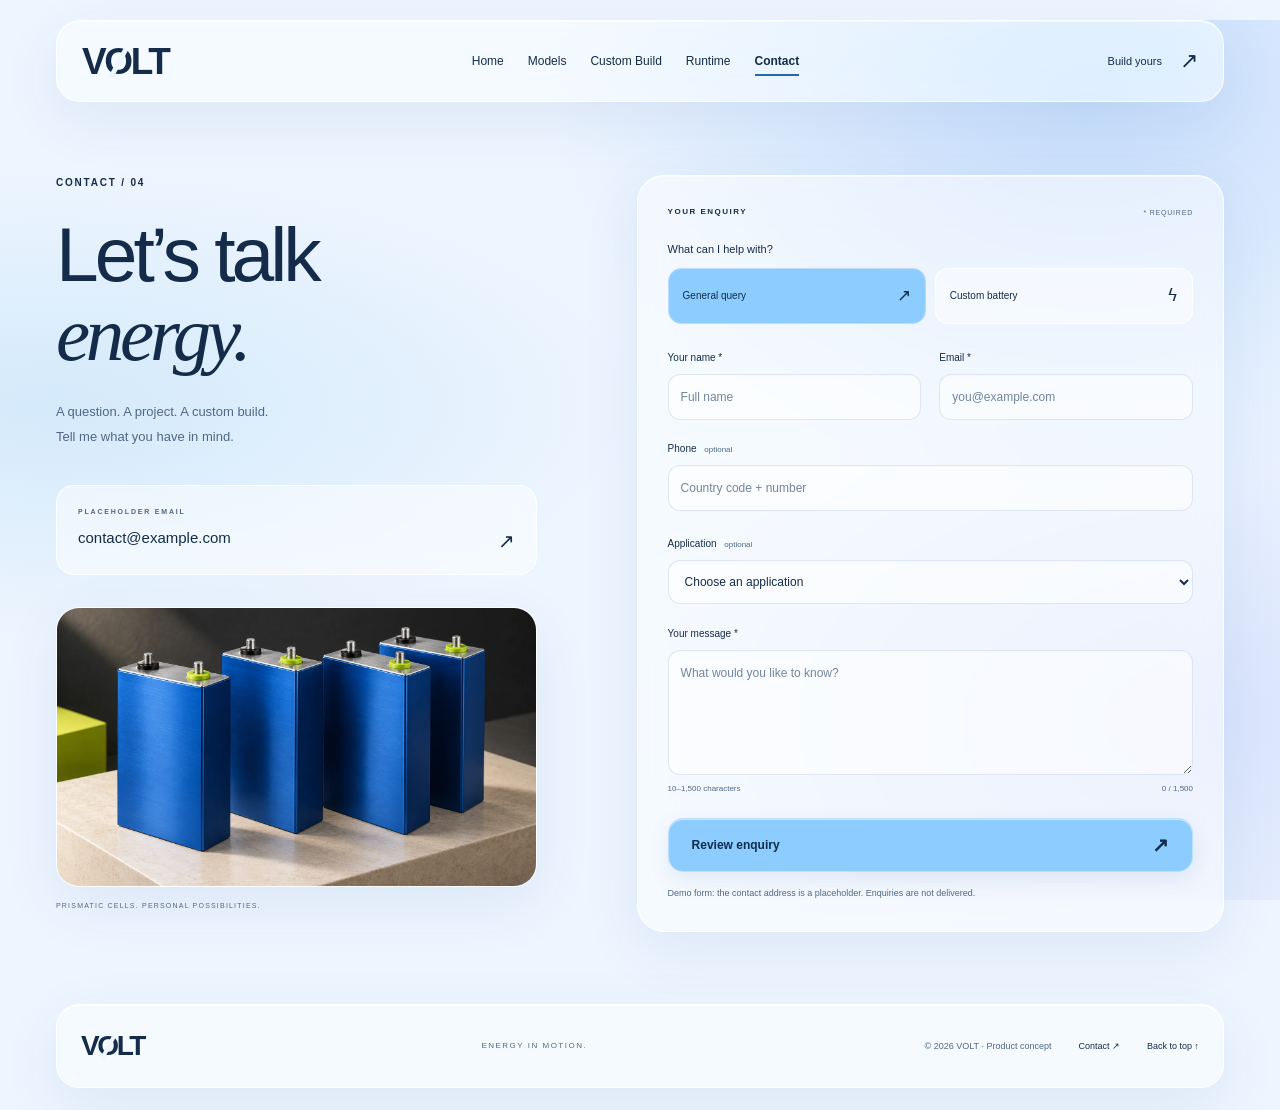
==== commit 1e088468: "Replace personal contact email with a placeholder" ====
--- a/contact.html
+++ b/contact.html
@@ -3,4 +3,4 @@
 <link rel="stylesheet" href="styles.css"><link rel="stylesheet" href="theme.css"><script src="app.js" defer></script></head>
 <body data-page="contact"><a class="skip-link" href="#main">Skip to content</a>
 <header class="header wrap"><a class="wordmark" href="index.html" aria-label="VOLT home">V<span class="logo-o">O</span>LT</a><nav aria-label="Main navigation"><a href="index.html">Home</a><a href="models.html">Models</a><a href="custom.html">Custom Build</a><a href="runtime.html">Runtime</a><a href="contact.html" aria-current="page">Contact</a></nav><div class="header-actions"><a class="nav-cta" href="custom.html">Build yours <span aria-hidden="true">↗</span></a></div></header>
-<main id="main"><section class="contact-layout wrap section" aria-labelledby="contact-title"><div class="contact-intro"><p class="eyebrow">CONTACT / 04</p><h1 id="contact-title">Let’s talk<br><span class="serif">energy.</span></h1><p>A question. A project. A custom build.<br>Tell me what you have in mind.</p><a class="contact-email" href="mailto:happydeswal01@gmail.com"><span class="eyebrow">DIRECT EMAIL</span><span>happydeswal01@gmail.com <span aria-hidden="true">↗</span></span></a><figure class="contact-photo"><img src="assets/prismatic-cells.webp" width="1536" height="1024" alt="Blue rectangular prismatic lithium cells on a studio display" loading="lazy"><figcaption>PRISMATIC CELLS. PERSONAL POSSIBILITIES.</figcaption></figure></div><div class="contact-panel"><form id="enquiry-form"><div class="contact-panel-heading"><span class="eyebrow">YOUR ENQUIRY</span><span>* REQUIRED</span></div><fieldset class="enquiry-topics"><legend>What can I help with?</legend><label><input type="radio" name="enquiry-type" value="general" checked><span>General query <span aria-hidden="true">↗</span></span></label><label><input type="radio" name="enquiry-type" value="custom"><span>Custom battery <span aria-hidden="true">ϟ</span></span></label></fieldset><div class="contact-fields"><div class="contact-field"><label for="enquiry-name">Your name *</label><input id="enquiry-name" name="name" type="text" placeholder="Full name" maxlength="100" required autocomplete="name"></div><div class="contact-field"><label for="enquiry-email">Email *</label><input id="enquiry-email" name="email" type="email" placeholder="you@example.com" maxlength="254" required autocomplete="email"></div><div class="contact-field full-field"><label for="enquiry-phone">Phone <span>optional</span></label><input id="enquiry-phone" name="phone" type="tel" placeholder="Country code + number" maxlength="30" autocomplete="tel"></div></div><fieldset class="enquiry-build" id="enquiry-build" hidden disabled><legend>YOUR PRISMATIC BUILD</legend><div class="build-request-fields"><div class="contact-field"><label for="enquiry-voltage">Voltage (V) *</label><input id="enquiry-voltage" name="voltage" type="number" min="3" max="96" step="0.1" value="12" required inputmode="decimal"><small>3–96V</small></div><div class="contact-field"><label for="enquiry-capacity">Capacity (Ah) *</label><input id="enquiry-capacity" name="capacity" type="number" min="1" max="1000" step="1" value="100" required inputmode="numeric"><small>1–1,000Ah</small></div><div class="contact-field"><label for="enquiry-quantity">Quantity *</label><input id="enquiry-quantity" name="quantity" type="number" min="1" max="1000" step="1" value="1" required inputmode="numeric"><small>Battery packs</small></div></div><div class="enquiry-energy" aria-live="polite"><span>NOMINAL ENERGY / PACK</span><strong id="enquiry-energy">1.2kWh</strong></div><p class="fine-print">Planning requirements only. Final design is subject to review.</p></fieldset><div class="contact-field"><label for="enquiry-use">Application <span>optional</span></label><select id="enquiry-use" name="application"><option value="">Choose an application</option><option>Solar storage</option><option>Backup power</option><option>Portable power</option><option>Other</option></select></div><div class="contact-field message-field"><label for="enquiry-message">Your message *</label><textarea id="enquiry-message" name="message" rows="5" maxlength="1500" minlength="10" required placeholder="Tell me about your question or battery requirements…" aria-describedby="message-hint"></textarea><div class="message-meta"><small id="message-hint">10–1,500 characters</small><small id="message-count">0 / 1,500</small></div></div><button class="button primary contact-submit" type="submit" disabled>Review enquiry <span aria-hidden="true">↗</span></button><p class="contact-delivery-note">Next: review your enquiry, then open your email app to send it.</p><noscript><p class="fine-print">Enable JavaScript to prepare the enquiry, or email happydeswal01@gmail.com directly.</p></noscript></form><section class="enquiry-review" id="enquiry-review" hidden aria-labelledby="review-title"><p class="eyebrow">READY TO SEND</p><h2 id="review-title" tabindex="-1">Your enquiry. <span class="serif">All together.</span></h2><p>To <strong>happydeswal01@gmail.com</strong></p><label for="enquiry-preview" class="sr-only">Prepared enquiry</label><textarea id="enquiry-preview" rows="12" readonly></textarea><a class="button primary" id="send-enquiry" href="mailto:happydeswal01@gmail.com">Open email draft <span aria-hidden="true">↗</span></a><div class="enquiry-fallbacks"><button type="button" id="copy-enquiry">Copy enquiry</button><button type="button" id="download-enquiry">Download enquiry ↓</button><button type="button" id="edit-enquiry">Edit details ↶</button></div><p class="contact-delivery-note">Your email app opens a draft. Press Send there to deliver it. If no app opens, copy this enquiry into your email service.</p><p id="enquiry-copy-status" role="status"></p></section></div></section></main>  <footer class="footer wrap"><a class="wordmark" href="index.html" aria-label="VOLT home">V<span class="logo-o">O</span>LT</a><span>ENERGY IN MOTION.</span><div><span>© <span id="year">2026</span> VOLT · Product concept</span><a href="contact.html">Contact ↗</a><a href="#main">Back to top ↑</a></div></footer><div class="toast" id="toast" role="status"></div></body></html>+<main id="main"><section class="contact-layout wrap section" aria-labelledby="contact-title"><div class="contact-intro"><p class="eyebrow">CONTACT / 04</p><h1 id="contact-title">Let’s talk<br><span class="serif">energy.</span></h1><p>A question. A project. A custom build.<br>Tell me what you have in mind.</p><a class="contact-email" href="mailto:contact@example.com"><span class="eyebrow">PLACEHOLDER EMAIL</span><span>contact@example.com <span aria-hidden="true">↗</span></span></a><figure class="contact-photo"><img src="assets/prismatic-cells.webp" width="1536" height="1024" alt="Blue rectangular prismatic lithium cells on a studio display" loading="lazy"><figcaption>PRISMATIC CELLS. PERSONAL POSSIBILITIES.</figcaption></figure></div><div class="contact-panel"><form id="enquiry-form"><div class="contact-panel-heading"><span class="eyebrow">YOUR ENQUIRY</span><span>* REQUIRED</span></div><fieldset class="enquiry-topics"><legend>What can I help with?</legend><label><input type="radio" name="enquiry-type" value="general" checked><span>General query <span aria-hidden="true">↗</span></span></label><label><input type="radio" name="enquiry-type" value="custom"><span>Custom battery <span aria-hidden="true">ϟ</span></span></label></fieldset><div class="contact-fields"><div class="contact-field"><label for="enquiry-name">Your name *</label><input id="enquiry-name" name="name" type="text" placeholder="Full name" maxlength="100" required autocomplete="name"></div><div class="contact-field"><label for="enquiry-email">Email *</label><input id="enquiry-email" name="email" type="email" placeholder="you@example.com" maxlength="254" required autocomplete="email"></div><div class="contact-field full-field"><label for="enquiry-phone">Phone <span>optional</span></label><input id="enquiry-phone" name="phone" type="tel" placeholder="Country code + number" maxlength="30" autocomplete="tel"></div></div><fieldset class="enquiry-build" id="enquiry-build" hidden disabled><legend>YOUR PRISMATIC BUILD</legend><div class="build-request-fields"><div class="contact-field"><label for="enquiry-voltage">Voltage (V) *</label><input id="enquiry-voltage" name="voltage" type="number" min="3" max="96" step="0.1" value="12" required inputmode="decimal"><small>3–96V</small></div><div class="contact-field"><label for="enquiry-capacity">Capacity (Ah) *</label><input id="enquiry-capacity" name="capacity" type="number" min="1" max="1000" step="1" value="100" required inputmode="numeric"><small>1–1,000Ah</small></div><div class="contact-field"><label for="enquiry-quantity">Quantity *</label><input id="enquiry-quantity" name="quantity" type="number" min="1" max="1000" step="1" value="1" required inputmode="numeric"><small>Battery packs</small></div></div><div class="enquiry-energy" aria-live="polite"><span>NOMINAL ENERGY / PACK</span><strong id="enquiry-energy">1.2kWh</strong></div><p class="fine-print">Planning requirements only. Final design is subject to review.</p></fieldset><div class="contact-field"><label for="enquiry-use">Application <span>optional</span></label><select id="enquiry-use" name="application"><option value="">Choose an application</option><option>Solar storage</option><option>Backup power</option><option>Portable power</option><option>Other</option></select></div><div class="contact-field message-field"><label for="enquiry-message">Your message *</label><textarea id="enquiry-message" name="message" rows="5" maxlength="1500" minlength="10" required placeholder="Tell me about your question or battery requirements…" aria-describedby="message-hint"></textarea><div class="message-meta"><small id="message-hint">10–1,500 characters</small><small id="message-count">0 / 1,500</small></div></div><button class="button primary contact-submit" type="submit" disabled>Review enquiry <span aria-hidden="true">↗</span></button><p class="contact-delivery-note">Demo form: the contact address is a placeholder. Enquiries are not delivered.</p><noscript><p class="fine-print">Enable JavaScript to preview an enquiry. The contact address is a non-receiving placeholder.</p></noscript></form><section class="enquiry-review" id="enquiry-review" hidden aria-labelledby="review-title"><p class="eyebrow">READY TO SEND</p><h2 id="review-title" tabindex="-1">Your enquiry. <span class="serif">All together.</span></h2><p>Demo recipient: <strong>contact@example.com</strong> (not monitored)</p><label for="enquiry-preview" class="sr-only">Prepared enquiry</label><textarea id="enquiry-preview" rows="12" readonly></textarea><a class="button primary" id="send-enquiry" href="mailto:contact@example.com">Open demo email draft <span aria-hidden="true">↗</span></a><div class="enquiry-fallbacks"><button type="button" id="copy-enquiry">Copy enquiry</button><button type="button" id="download-enquiry">Download enquiry ↓</button><button type="button" id="edit-enquiry">Edit details ↶</button></div><p class="contact-delivery-note">The recipient is a placeholder, so this draft will not reach the website owner. Copy or download the enquiry for your records.</p><p id="enquiry-copy-status" role="status"></p></section></div></section></main>  <footer class="footer wrap"><a class="wordmark" href="index.html" aria-label="VOLT home">V<span class="logo-o">O</span>LT</a><span>ENERGY IN MOTION.</span><div><span>© <span id="year">2026</span> VOLT · Product concept</span><a href="contact.html">Contact ↗</a><a href="#main">Back to top ↑</a></div></footer><div class="toast" id="toast" role="status"></div></body></html>
